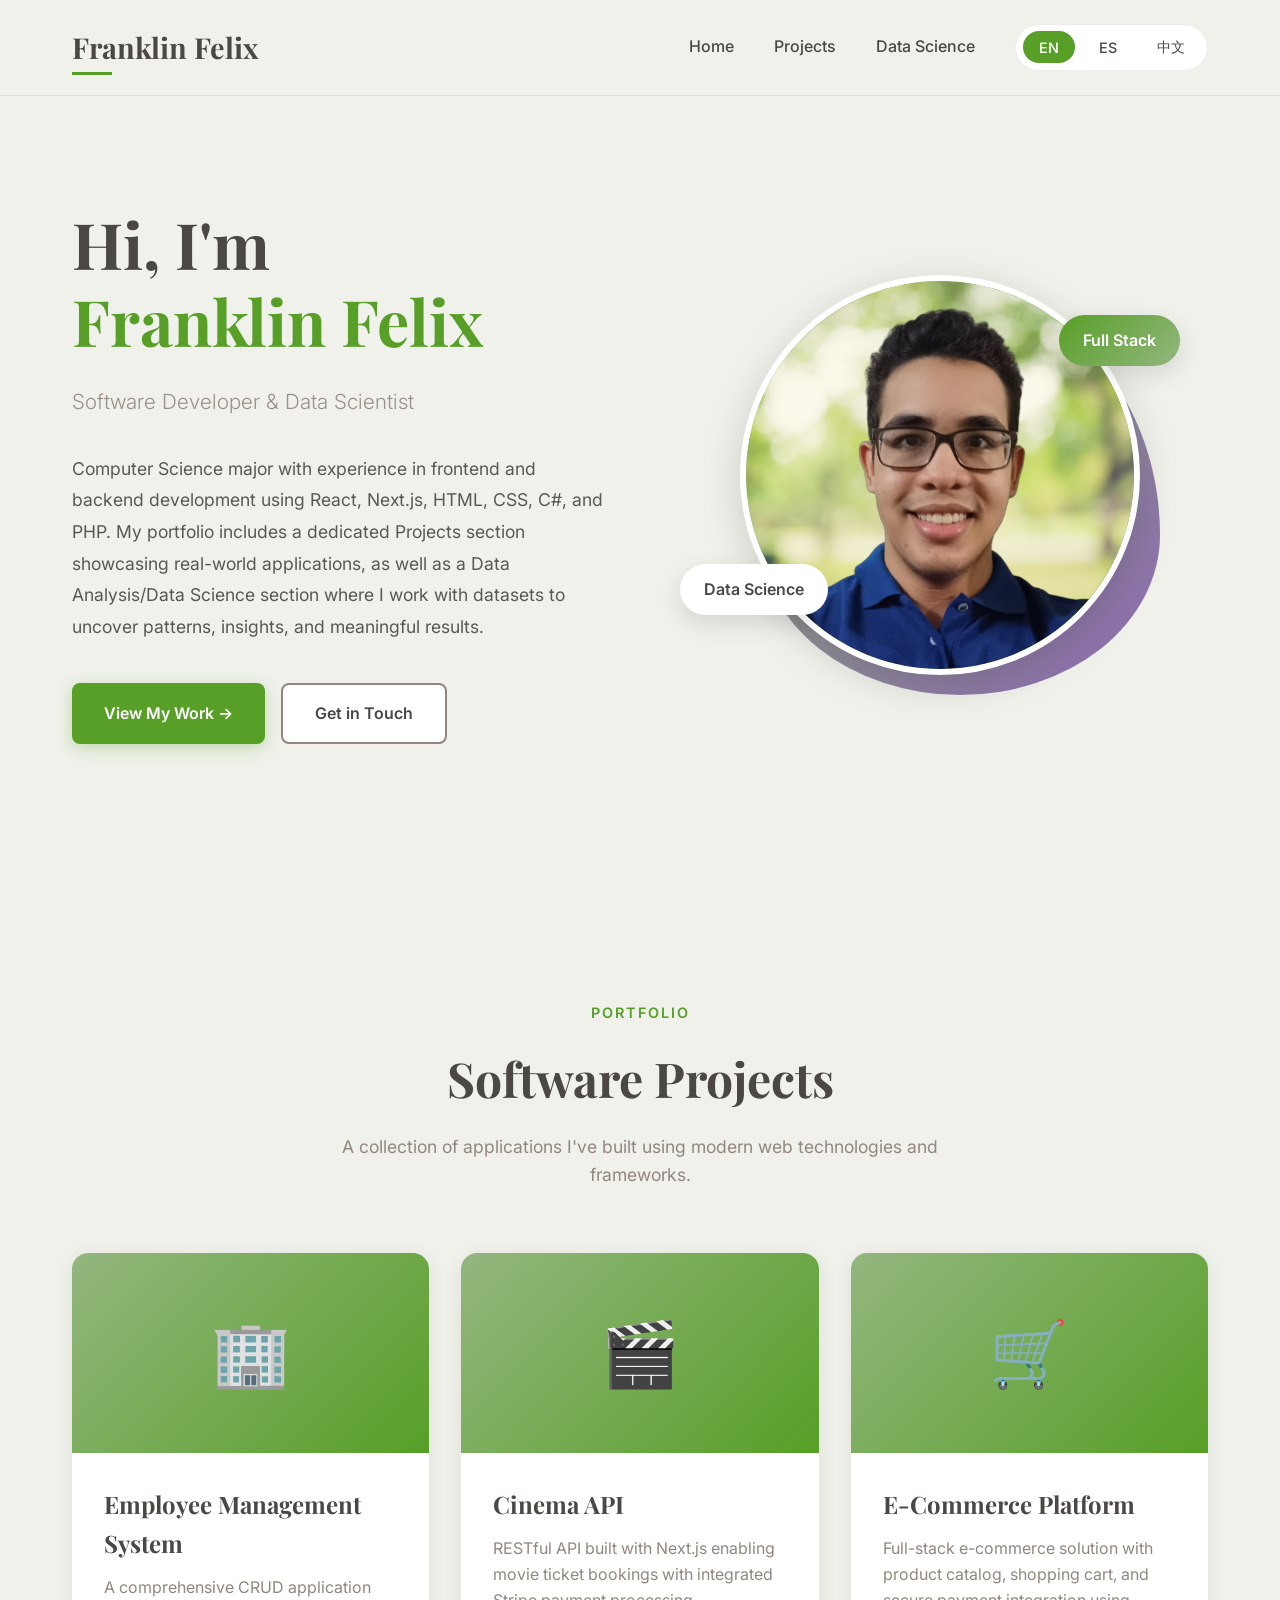
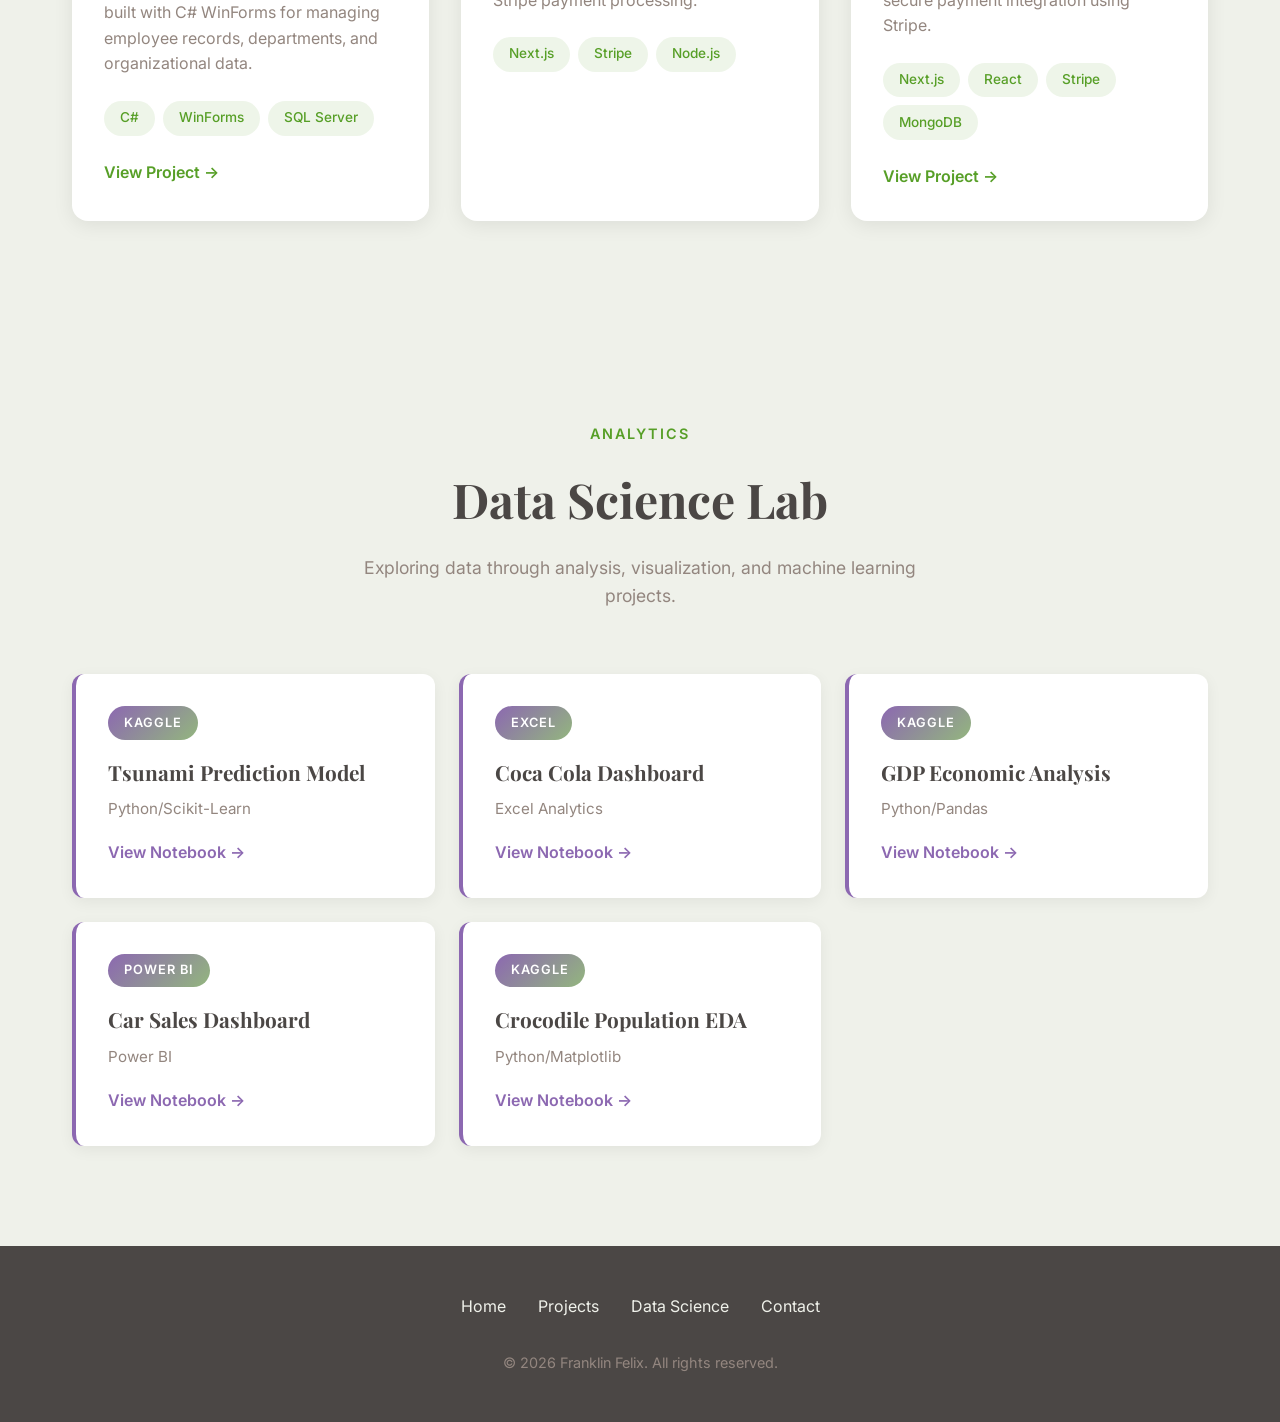
==== index.html @ 713352db "changed the name" ====
<!DOCTYPE html>
<html lang="en">
<head>
    <meta charset="UTF-8">
    <meta name="viewport" content="width=device-width, initial-scale=1.0">
    <title>Franklin Felix - Portfolio</title>
    <link rel="preconnect" href="https://fonts.googleapis.com">
    <link rel="stylesheet" href="styles.css">
    <link rel="preconnect" href="https://fonts.gstatic.com" crossorigin>
    <link href="https://fonts.googleapis.com/css2?family=Inter:wght@300;400;500;600;700;800&family=Playfair+Display:wght@600;700;800&display=swap" rel="stylesheet">
</head>
<body>
    <!-- Navigation -->
    <nav class="navbar" id="navbar">
        <div class="nav-container">
            <a href="#" class="logo">Franklin Felix</a>
            <ul class="nav-links">
                <li><a href="#home">Home</a></li>
                <li><a href="#projects">Projects</a></li>
                <li><a href="#data-science">Data Science</a></li>
                <li>
                    <div class="lang-switch">
                        <button class="lang-btn active" onclick="switchLang('en')">EN</button>
                        <button class="lang-btn" onclick="switchLang('es')">ES</button>
                        <button class="lang-btn" onclick="switchLang('zh')">中文</button>
                    </div>
                </li>
            </ul>
            <button class="mobile-menu-btn">☰</button>
        </div>
    </nav>

    <!-- Hero Section -->
    <section class="hero" id="home">
        <div class="hero-content">
            <h1>
                <span data-lang="greeting">Hi, I'm</span> 
                <span class="highlight">Franklin Felix</span>
            </h1>
            <p class="subtitle" data-lang="subtitle">Software Developer & Data Scientist</p>
            <p data-lang="heroDesc">
                Computer Science major with experience in frontend and backend development using React, Next.js, HTML, CSS, C#, and PHP. My portfolio includes a dedicated Projects section showcasing real-world applications, as well as a Data Analysis/Data Science section where I work with datasets to uncover patterns, insights, and meaningful results.
            </p>
            <div class="cta-buttons">
                <a href="#projects" class="btn btn-primary" data-lang="viewWork">View My Work →</a>
                <a href="#contact" class="btn btn-secondary" data-lang="getInTouch">Get in Touch</a>
            </div>
        </div>
        <div class="hero-image">
            <div class="profile-wrapper">
                <div class="profile-bg"></div>
                <div class="profile-frame">
            
                    <img src="./assets/light-trees.png" alt="Franklin Felix" class="profile-picture">
                    
                    <div class="profile-placeholder">👨‍💻</div>
                </div>
                <div class="floating-badge badge-1" data-lang="badge1">Full Stack</div>
                <div class="floating-badge badge-2" data-lang="badge2">Data Science</div>
            </div>
        </div>
    </section>

    <!-- Software Projects Section -->
    <section id="projects">
        <div class="section-header">
            <div class="section-tag" data-lang="projectsTag">PORTFOLIO</div>
            <h2 class="section-title" data-lang="projectsTitle">Software Projects</h2>
            <p class="section-description" data-lang="projectsDesc">
                A collection of applications I've built using modern web technologies and frameworks.
            </p>
        </div>
        <div class="projects-grid" id="projectsGrid"></div>
    </section>

    <!-- Data Science Section -->
    <section id="data-science">
        <div class="section-header">
            <div class="section-tag" data-lang="dsTag">ANALYTICS</div>
            <h2 class="section-title" data-lang="dsTitle">Data Science Lab</h2>
            <p class="section-description" data-lang="dsDesc">
                Exploring data through analysis, visualization, and machine learning projects.
            </p>
        </div>
        <div class="ds-grid" id="dsGrid"></div>
    </section>

    <!-- Footer -->
    <footer>
        <div class="footer-content">
            <div class="footer-links">
                <a href="#home">Home</a>
                <a href="#projects">Projects</a>
                <a href="#data-science">Data Science</a>
                <a href="#contact">Contact</a>
            </div>
            <p class="copyright">© 2026 Franklin Felix. All rights reserved.</p>
        </div>
    </footer>

    <script>
        // Translations
        const translations = {
            en: {
                greeting: "Hi, I'm",
                subtitle: "Software Developer & Data Scientist",
                heroDesc: "Computer Science major with experience in frontend and backend development using React, Next.js, HTML, CSS, C#, and PHP. My portfolio includes a dedicated Projects section showcasing real-world applications, as well as a Data Analysis/Data Science section where I work with datasets to uncover patterns, insights, and meaningful results.",
                viewWork: "View My Work →",
                getInTouch: "Get in Touch",
                badge1: "Full Stack",
                badge2: "Data Science",
                projectsTag: "PORTFOLIO",
                projectsTitle: "Software Projects",
                projectsDesc: "A collection of applications I've built using modern web technologies and frameworks.",
                dsTag: "ANALYTICS",
                dsTitle: "Data Science Lab",
                dsDesc: "Exploring data through analysis, visualization, and machine learning projects.",
                viewProject: "View Project →",
                viewNotebook: "View Notebook →",
                techStack: "Tech Stack"
            },
            es: {
                greeting: "Hola, soy",
                subtitle: "Desarrollador de Software y Científico de Datos",
                heroDesc: "Estudiante en Ciencias de la Computación con experiencia en desarrollo frontend y backend con React, Next.js, HTML, CSS, C# y PHP. Mi portafolio incluye una sección dedicada a Proyectos que muestra aplicaciones del mundo real, así como una sección de Análisis de Datos/Ciencia de Datos donde trabajo con conjuntos de datos para descubrir patrones, información y resultados significativos.",
                viewWork: "Ver Mi Trabajo →",
                getInTouch: "Contactar",
                badge1: "Full Stack",
                badge2: "Ciencia de Datos",
                projectsTag: "PORTAFOLIO",
                projectsTitle: "Proyectos de Software",
                projectsDesc: "Una colección de aplicaciones que he construido usando tecnologías web modernas.",
                dsTag: "ANÁLISIS",
                dsTitle: "Laboratorio de Ciencia de Datos",
                dsDesc: "Explorando datos a través de análisis, visualización y proyectos de aprendizaje automático.",
                viewProject: "Ver Proyecto →",
                viewNotebook: "Ver Notebook →",
                techStack: "Tecnologías"
            },
            zh: {
                greeting: "你好，我是",
                subtitle: "软件开发者和数据科学家",
                heroDesc: "计算机科学专业，拥有丰富的前端和后端开发经验，熟练运用 React、Next.js、HTML、CSS、C# 和 PHP 等技术。我的作品集包含一个专门的项目展示部分，用于展示实际应用案例；此外，还有一个数据分析/数据科学展示部分，用于分析数据集，挖掘其中的模式、洞见和有意义的结果。",
                viewWork: "查看作品 →",
                getInTouch: "联系我",
                badge1: "全栈开发",
                badge2: "数据科学",
                projectsTag: "作品集",
                projectsTitle: "软件开发项目",
                projectsDesc: "使用现代网络技术和框架构建的应用程序集合。",
                dsTag: "分析",
                dsTitle: "数据科学实验室",
                dsDesc: "通过分析、可视化和机器学习项目探索数据。",
                viewProject: "查看项目 →",
                viewNotebook: "查看 Notebook →",
                techStack: "技术栈"
            }
        };

        // Projects Data
        const projects = [
            {
                title: "Employee Management System",
                desc: "A comprehensive CRUD application built with C# WinForms for managing employee records, departments, and organizational data.",
                icon: "🏢",
                link: "#",
                tools: ["C#", "WinForms", "SQL Server"]
            },
            {
                title: "Cinema API",
                desc: "RESTful API built with Next.js enabling movie ticket bookings with integrated Stripe payment processing.",
                icon: "🎬",
                link: "",
                tools: ["Next.js", "Stripe", "Node.js"]
            },
            {
                title: "E-Commerce Platform",
                desc: "Full-stack e-commerce solution with product catalog, shopping cart, and secure payment integration using Stripe.",
                icon: "🛒",
                link: "#",
                tools: ["Next.js", "React", "Stripe", "MongoDB"]
            }
        ];

        const dsProjects = [
            {
                title: "Tsunami Prediction Model",
                platform: "Kaggle",
                tool: "Python/Scikit-Learn",
                link: "https://www.kaggle.com/code/franklinfelix/tsunami-prediction-model"
            },
            {
                title: "Coca Cola Dashboard",
                platform: "Excel",
                tool: "Excel Analytics",
                link: "https://github.com/Isaaclkm/DietCoke-Excel-Dashboard-Analysis/blob/main/README.md"
            },
            {
                title: "GDP Economic Analysis",
                platform: "Kaggle",
                tool: "Python/Pandas",
                link: "https://www.kaggle.com/code/franklinfelix/gdp-eda"
            },
            {
                title: "Car Sales Dashboard",
                platform: "Power BI",
                tool: "Power BI",
                link: "https://github.com/Isaaclkm/Car_sales_dashboard/blob/main/README.md"
            },
            {
                title: "Crocodile Population EDA",
                platform: "Kaggle",
                tool: "Python/Matplotlib",
                link: "https://github.com/Isaaclkm/Car_sales_dashboard/blob/main/README.md"
            }
        ];

        let currentLang = 'en';

        // Language Switcher
        function switchLang(lang) {
            currentLang = lang;
            
            document.querySelectorAll('.lang-btn').forEach(btn => {
                btn.classList.remove('active');
            });
            event.target.classList.add('active');

            document.querySelectorAll('[data-lang]').forEach(el => {
                const key = el.getAttribute('data-lang');
                if (translations[lang][key]) {
                    el.textContent = translations[lang][key];
                }
            });

            renderProjects();
        }

        // Render Projects
        function renderProjects() {
            const t = translations[currentLang];
            
            // Software Projects
            const projectsGrid = document.getElementById('projectsGrid');
            projectsGrid.innerHTML = projects.map(project => `
                <div class="project-card">
                    <div class="project-icon">${project.icon}</div>
                    <div class="project-content">
                        <h3 class="project-title">${project.title}</h3>
                        <p class="project-desc">${project.desc}</p>
                        <div class="project-tags">
                            ${project.tools.map(tool => `<span class="tag">${tool}</span>`).join('')}
                        </div>
                        ${project.link ? `
                            <a href="${project.link}" class="project-link" target="_blank" rel="noopener noreferrer">
                                ${t.viewProject}
                            </a>
                        ` : ''}
                    </div>
                </div>
            `).join('');

            // Data Science Projects
            const dsGrid = document.getElementById('dsGrid');
            dsGrid.innerHTML = dsProjects.map(project => `
                <div class="ds-card">
                    <div class="ds-badge">${project.platform}</div>
                    <h3 class="ds-title">${project.title}</h3>
                    <p class="ds-tool">${project.tool}</p>
                    <a href="${project.link}" class="ds-link" target="_blank" rel="noopener noreferrer">
                        ${t.viewNotebook}
                    </a>
                </div>
            `).join('');
        }

        // Navbar Scroll Effect
        window.addEventListener('scroll', () => {
            const navbar = document.getElementById('navbar');
            if (window.scrollY > 50) {
                navbar.classList.add('scrolled');
            } else {
                navbar.classList.remove('scrolled');
            }
        });

        // Initial Render
        renderProjects();
    </script>
</body>
</html>
---- styles.css ----
:root {
            --plusval-com-do-color-1: #EFF1EA;
            --plusval-com-do-color-2: #4B4745;
            --plusval-com-do-color-3: #579F27;
            --plusval-com-do-color-4: #93867F;
            --plusval-com-do-color-5: #93B67E;
            --plusval-com-do-color-6: #8C68B1;
        }

        * {
            margin: 0;
            padding: 0;
            box-sizing: border-box;
        }

        body {
            font-family: 'Inter', sans-serif;
            background: var(--plusval-com-do-color-1);
            color: var(--plusval-com-do-color-2);
            line-height: 1.6;
        }

        /* Smooth Scroll */
        html {
            scroll-behavior: smooth;
        }

        /* Navigation */
        .navbar {
            position: fixed;
            top: 0;
            width: 100%;
            background: rgba(239, 241, 234, 0.95);
            backdrop-filter: blur(10px);
            padding: 1.5rem 0;
            z-index: 1000;
            border-bottom: 1px solid rgba(75, 71, 69, 0.1);
            transition: all 0.3s ease;
        }

        .navbar.scrolled {
            padding: 1rem 0;
            box-shadow: 0 4px 20px rgba(0, 0, 0, 0.08);
        }

        .nav-container {
            max-width: 1200px;
            margin: 0 auto;
            padding: 0 2rem;
            display: flex;
            justify-content: space-between;
            align-items: center;
        }

        .logo {
            font-family: 'Playfair Display', serif;
            font-size: 1.8rem;
            font-weight: 700;
            color: var(--plusval-com-do-color-2);
            text-decoration: none;
            position: relative;
        }

        .logo::after {
            content: '';
            position: absolute;
            bottom: -5px;
            left: 0;
            width: 40px;
            height: 3px;
            background: var(--plusval-com-do-color-3);
        }

        .nav-links {
            display: flex;
            gap: 2.5rem;
            list-style: none;
            align-items: center;
        }

        .nav-links a {
            color: var(--plusval-com-do-color-2);
            text-decoration: none;
            font-weight: 500;
            transition: color 0.3s ease;
            position: relative;
        }

        .nav-links a::before {
            content: '';
            position: absolute;
            bottom: -5px;
            left: 0;
            width: 0;
            height: 2px;
            background: var(--plusval-com-do-color-3);
            transition: width 0.3s ease;
        }

        .nav-links a:hover::before {
            width: 100%;
        }

        .nav-links a:hover {
            color: var(--plusval-com-do-color-3);
        }

        .lang-switch {
            display: flex;
            gap: 0.5rem;
            background: white;
            padding: 0.4rem;
            border-radius: 25px;
            border: 1px solid rgba(75, 71, 69, 0.1);
        }

        .lang-btn {
            padding: 0.4rem 1rem;
            border: none;
            background: transparent;
            color: var(--plusval-com-do-color-2);
            cursor: pointer;
            border-radius: 20px;
            font-family: 'Inter', sans-serif;
            font-weight: 500;
            font-size: 0.9rem;
            transition: all 0.3s ease;
        }

        .lang-btn.active {
            background: var(--plusval-com-do-color-3);
            color: white;
        }

        .lang-btn:hover:not(.active) {
            background: rgba(87, 159, 39, 0.1);
        }

        /* Hero Section */
        .hero {
            padding: 150px 2rem 100px;
            max-width: 1200px;
            margin: 0 auto;
            display: grid;
            grid-template-columns: 1fr 1fr;
            gap: 4rem;
            align-items: center;
            min-height: 100vh;
        }

        .hero-content h1 {
            font-family: 'Playfair Display', serif;
            font-size: clamp(2.5rem, 5vw, 4rem);
            color: var(--plusval-com-do-color-2);
            margin-bottom: 1.5rem;
            line-height: 1.2;
        }

        .hero-content .highlight {
            color: var(--plusval-com-do-color-3);
            position: relative;
            display: inline-block;
        }

        .hero-content .subtitle {
            font-size: 1.3rem;
            color: var(--plusval-com-do-color-4);
            margin-bottom: 2rem;
            font-weight: 300;
        }

        .hero-content p {
            font-size: 1.1rem;
            color: var(--plusval-com-do-color-2);
            margin-bottom: 2.5rem;
            line-height: 1.8;
            opacity: 0.9;
        }

        .cta-buttons {
            display: flex;
            gap: 1rem;
            flex-wrap: wrap;
        }

        .btn {
            padding: 1rem 2rem;
            border-radius: 8px;
            text-decoration: none;
            font-weight: 600;
            transition: all 0.3s ease;
            display: inline-flex;
            align-items: center;
            gap: 0.5rem;
            cursor: pointer;
            border: none;
            font-size: 1rem;
            font-family: 'Inter', sans-serif;
        }

        .btn-primary {
            background: var(--plusval-com-do-color-3);
            color: white;
            box-shadow: 0 4px 15px rgba(87, 159, 39, 0.3);
        }

        .btn-primary:hover {
            background: #4a8922;
            transform: translateY(-2px);
            box-shadow: 0 6px 20px rgba(87, 159, 39, 0.4);
        }

        .btn-secondary {
            background: white;
            color: var(--plusval-com-do-color-2);
            border: 2px solid var(--plusval-com-do-color-4);
        }

        .btn-secondary:hover {
            border-color: var(--plusval-com-do-color-3);
            color: var(--plusval-com-do-color-3);
            transform: translateY(-2px);
        }

        /* Profile Image */
        .hero-image {
            position: relative;
            display: flex;
            justify-content: center;
            align-items: center;
        }

        .profile-wrapper {
            position: relative;
            width: 400px;
            height: 400px;
        }

        .profile-bg {
            position: absolute;
            top: 20px;
            left: 20px;
            width: 100%;
            height: 100%;
            background: linear-gradient(135deg, var(--plusval-com-do-color-5) 0%, var(--plusval-com-do-color-6) 100%);
            border-radius: 50% 50% 50% 50% / 60% 60% 40% 40%;
            animation: morphing 8s ease-in-out infinite;
        }

        @keyframes morphing {
            0%, 100% {
                border-radius: 50% 50% 50% 50% / 60% 60% 40% 40%;
            }
            50% {
                border-radius: 50% 50% 50% 50% / 40% 40% 60% 60%;
            }
        }

        .profile-frame {
            position: relative;
            width: 100%;
            height: 100%;
            border-radius: 50%;
            overflow: hidden;
            border: 6px solid white;
            box-shadow: 0 10px 40px rgba(0, 0, 0, 0.15);
            background: linear-gradient(135deg, var(--plusval-com-do-color-5) 0%, var(--plusval-com-do-color-3) 100%);
        }

        .profile-picture {
            width: 100%;
            height: 100%;
            object-fit: cover;
        }

        .profile-placeholder {
            width: 100%;
            height: 100%;
            display: flex;
            align-items: center;
            justify-content: center;
            font-size: 8rem;
            background: linear-gradient(135deg, var(--plusval-com-do-color-5) 0%, var(--plusval-com-do-color-3) 100%);
        }

        /* Floating Elements */
        .floating-badge {
            position: absolute;
            background: white;
            padding: 0.8rem 1.5rem;
            border-radius: 50px;
            box-shadow: 0 8px 25px rgba(0, 0, 0, 0.12);
            font-weight: 600;
            color: var(--plusval-com-do-color-2);
            animation: float 3s ease-in-out infinite;
        }

        .badge-1 {
            top: 10%;
            right: -10%;
            background: linear-gradient(135deg, var(--plusval-com-do-color-3), var(--plusval-com-do-color-5));
            color: white;
            animation-delay: 0s;
        }

        .badge-2 {
            bottom: 15%;
            left: -15%;
            background: white;
            color: var(--plusval-com-do-color-2);
            animation-delay: 1s;
        }

        @keyframes float {
            0%, 100% {
                transform: translateY(0);
            }
            50% {
                transform: translateY(-20px);
            }
        }

        /* Section Styling */
        section {
            padding: 100px 2rem;
            max-width: 1200px;
            margin: 0 auto;
        }

        .section-header {
            text-align: center;
            margin-bottom: 4rem;
        }

        .section-tag {
            display: inline-block;
            color: var(--plusval-com-do-color-3);
            font-weight: 600;
            text-transform: uppercase;
            font-size: 0.9rem;
            letter-spacing: 2px;
            margin-bottom: 1rem;
        }

        .section-title {
            font-family: 'Playfair Display', serif;
            font-size: clamp(2rem, 4vw, 3rem);
            color: var(--plusval-com-do-color-2);
            margin-bottom: 1rem;
        }

        .section-description {
            font-size: 1.1rem;
            color: var(--plusval-com-do-color-4);
            max-width: 600px;
            margin: 0 auto;
        }

        /* Projects Grid */
        .projects-grid {
            display: grid;
            grid-template-columns: repeat(auto-fit, minmax(350px, 1fr));
            gap: 2rem;
            margin-top: 3rem;
        }

        .project-card {
            background: white;
            border-radius: 16px;
            overflow: hidden;
            box-shadow: 0 4px 20px rgba(0, 0, 0, 0.08);
            transition: all 0.4s ease;
            cursor: pointer;
            position: relative;
        }

        .project-card::before {
            content: '';
            position: absolute;
            top: 0;
            left: 0;
            width: 100%;
            height: 4px;
            background: linear-gradient(90deg, var(--plusval-com-do-color-3), var(--plusval-com-do-color-5));
            transform: scaleX(0);
            transform-origin: left;
            transition: transform 0.4s ease;
        }

        .project-card:hover::before {
            transform: scaleX(1);
        }

        .project-card:hover {
            transform: translateY(-8px);
            box-shadow: 0 12px 35px rgba(0, 0, 0, 0.12);
        }

        .project-icon {
            background: linear-gradient(135deg, var(--plusval-com-do-color-5), var(--plusval-com-do-color-3));
            padding: 3rem;
            display: flex;
            align-items: center;
            justify-content: center;
            font-size: 4rem;
            min-height: 200px;
        }

        .project-content {
            padding: 2rem;
        }

        .project-title {
            font-family: 'Playfair Display', serif;
            font-size: 1.5rem;
            color: var(--plusval-com-do-color-2);
            margin-bottom: 0.8rem;
        }

        .project-desc {
            color: var(--plusval-com-do-color-4);
            margin-bottom: 1.5rem;
            line-height: 1.6;
        }

        .project-tags {
            display: flex;
            flex-wrap: wrap;
            gap: 0.5rem;
            margin-bottom: 1.5rem;
        }

        .tag {
            background: rgba(87, 159, 39, 0.1);
            color: var(--plusval-com-do-color-3);
            padding: 0.4rem 1rem;
            border-radius: 20px;
            font-size: 0.85rem;
            font-weight: 500;
        }

        .project-link {
            display: inline-flex;
            align-items: center;
            gap: 0.5rem;
            color: var(--plusval-com-do-color-3);
            text-decoration: none;
            font-weight: 600;
            transition: gap 0.3s ease;
        }

        .project-link:hover {
            gap: 1rem;
        }

        /* Data Science Section */
        .ds-grid {
            display: grid;
            grid-template-columns: repeat(auto-fit, minmax(300px, 1fr));
            gap: 1.5rem;
            margin-top: 3rem;
        }

        .ds-card {
            background: white;
            padding: 2rem;
            border-radius: 12px;
            box-shadow: 0 4px 15px rgba(0, 0, 0, 0.06);
            transition: all 0.3s ease;
            border-left: 4px solid var(--plusval-com-do-color-6);
        }

        .ds-card:hover {
            transform: translateX(5px);
            box-shadow: 0 6px 25px rgba(0, 0, 0, 0.1);
            border-left-color: var(--plusval-com-do-color-3);
        }

        .ds-badge {
            display: inline-block;
            background: linear-gradient(135deg, var(--plusval-com-do-color-6), var(--plusval-com-do-color-5));
            color: white;
            padding: 0.4rem 1rem;
            border-radius: 20px;
            font-size: 0.8rem;
            font-weight: 600;
            margin-bottom: 1rem;
            text-transform: uppercase;
            letter-spacing: 1px;
        }

        .ds-title {
            font-family: 'Playfair Display', serif;
            font-size: 1.3rem;
            color: var(--plusval-com-do-color-2);
            margin-bottom: 0.5rem;
        }

        .ds-tool {
            color: var(--plusval-com-do-color-4);
            font-size: 0.95rem;
            margin-bottom: 1.2rem;
        }

        .ds-link {
            display: inline-flex;
            align-items: center;
            gap: 0.5rem;
            color: var(--plusval-com-do-color-6);
            text-decoration: none;
            font-weight: 600;
            transition: all 0.3s ease;
        }

        .ds-link:hover {
            color: var(--plusval-com-do-color-3);
            gap: 1rem;
        }

        /* Footer */
        footer {
            background: var(--plusval-com-do-color-2);
            color: var(--plusval-com-do-color-1);
            padding: 3rem 2rem;
            text-align: center;
        }

        .footer-content {
            max-width: 1200px;
            margin: 0 auto;
        }

        .footer-links {
            display: flex;
            justify-content: center;
            gap: 2rem;
            margin-bottom: 2rem;
            flex-wrap: wrap;
        }

        .footer-links a {
            color: var(--plusval-com-do-color-1);
            text-decoration: none;
            transition: color 0.3s ease;
        }

        .footer-links a:hover {
            color: var(--plusval-com-do-color-5);
        }

        .copyright {
            color: var(--plusval-com-do-color-4);
            font-size: 0.9rem;
        }

        /* Mobile Menu */
        .mobile-menu-btn {
            display: none;
            background: none;
            border: none;
            font-size: 1.5rem;
            color: var(--plusval-com-do-color-2);
            cursor: pointer;
        }

        /* Responsive */
        @media (max-width: 968px) {
            .hero {
                grid-template-columns: 1fr;
                padding-top: 120px;
                text-align: center;
            }

            .hero-image {
                order: -1;
            }

            .profile-wrapper {
                width: 300px;
                height: 300px;
            }

            .cta-buttons {
                justify-content: center;
            }

            .nav-links {
                display: none;
            }

            .mobile-menu-btn {
                display: block;
            }

            .projects-grid,
            .ds-grid {
                grid-template-columns: 1fr;
            }

            .floating-badge {
                display: none;
            }
        }

        @media (max-width: 640px) {
            .hero-content h1 {
                font-size: 2rem;
            }

            .hero-content .subtitle {
                font-size: 1.1rem;
            }

            .profile-wrapper {
                width: 250px;
                height: 250px;
            }

            section {
                padding: 60px 1.5rem;
            }

            .cta-buttons {
                flex-direction: column;
            }

            .btn {
                justify-content: center;
            }
        }
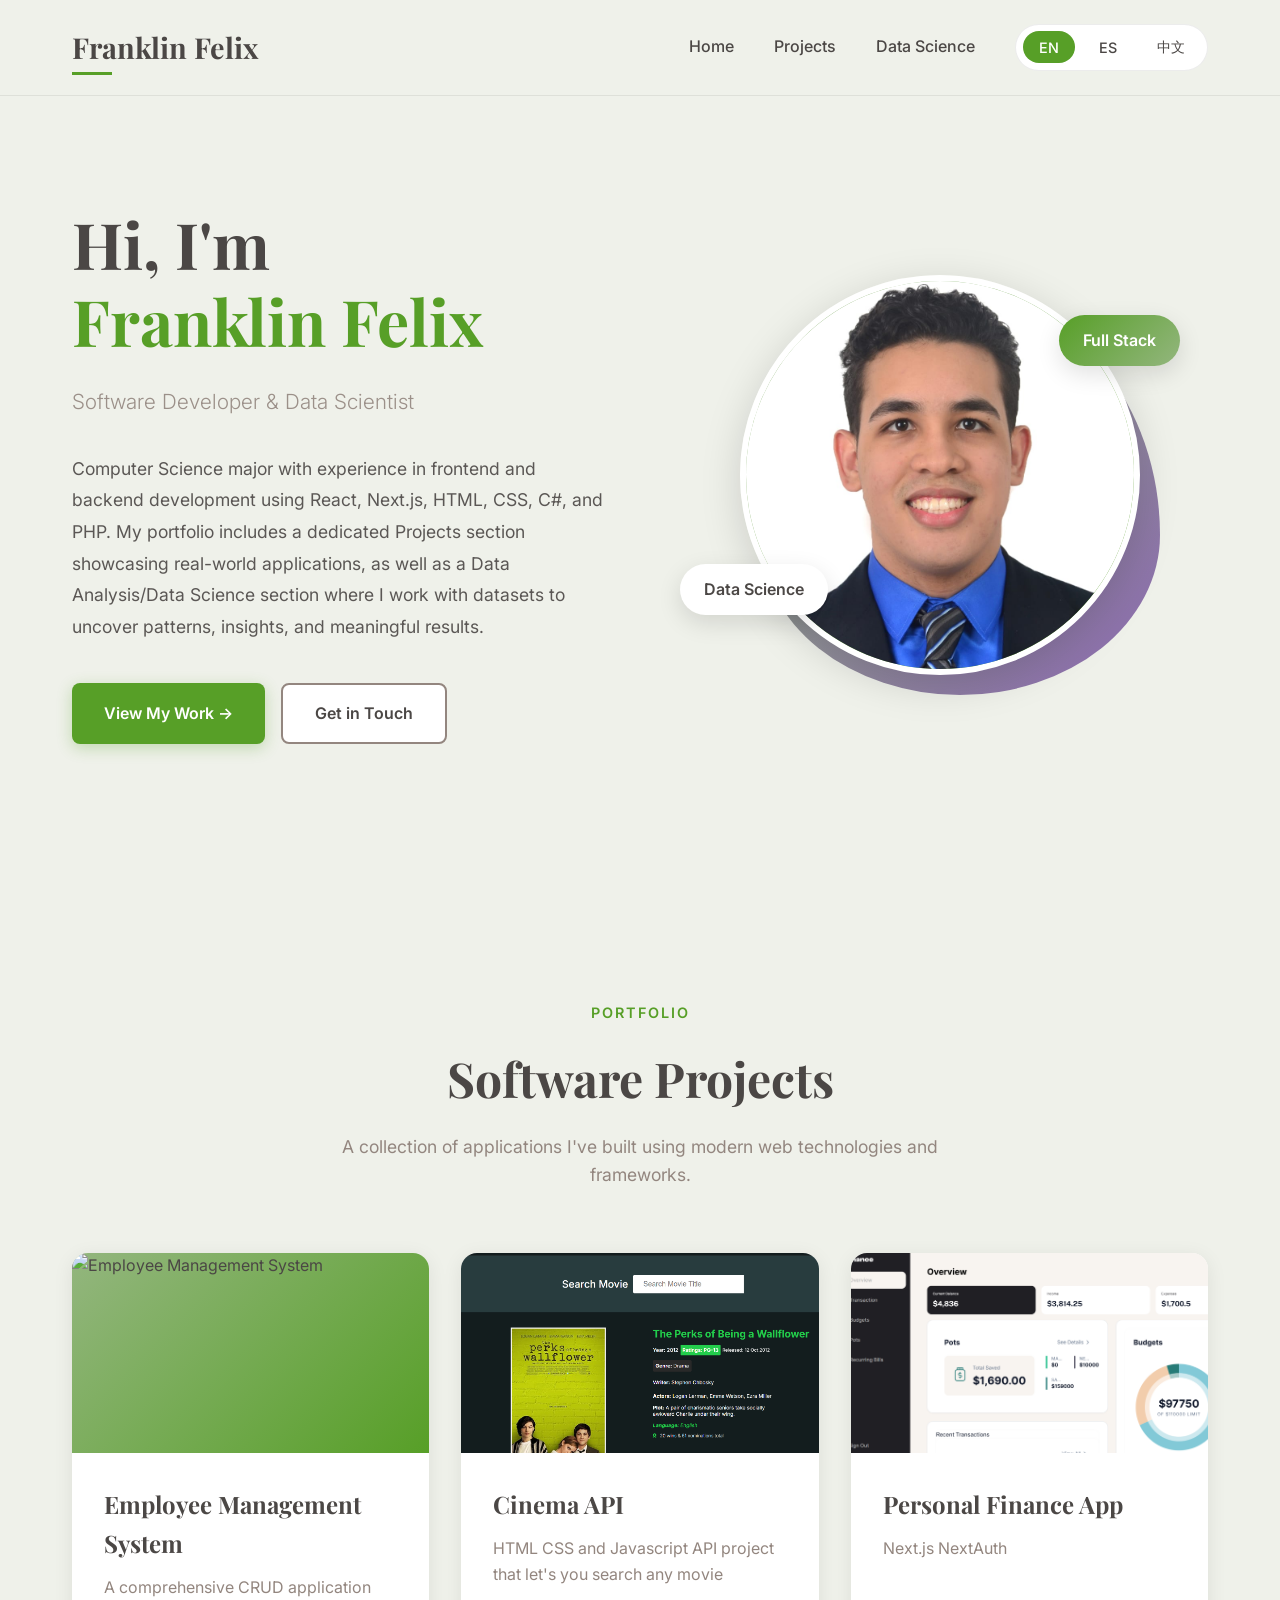
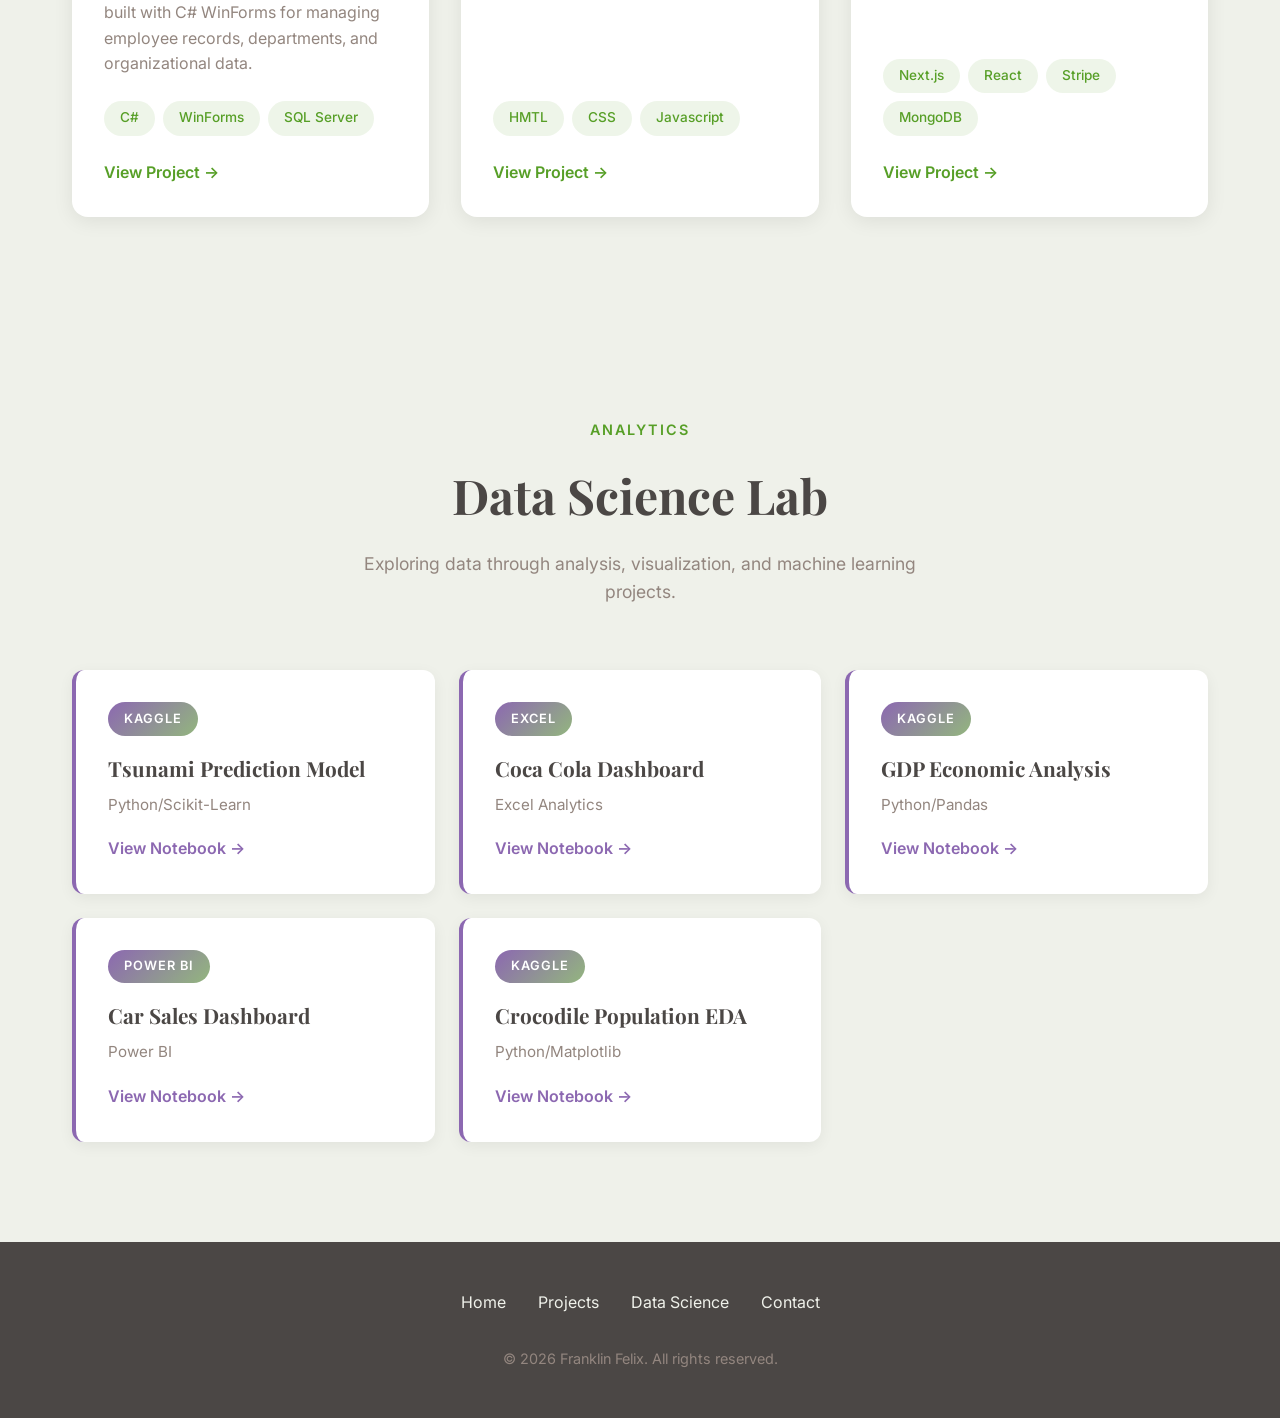
==== commit efc76866: "added changes" ====
--- a/index.html
+++ b/index.html
@@ -50,10 +50,8 @@
             <div class="profile-wrapper">
                 <div class="profile-bg"></div>
                 <div class="profile-frame">
-            
-                    <img src="./assets/light-trees.png" alt="Franklin Felix" class="profile-picture">
-                    
-                    <div class="profile-placeholder">👨‍💻</div>
+                    <!-- Updated: Use placeholder image or correct path -->
+                    <img src="./assets/profile.jpg" alt="Franklin Felix" class="profile-picture">
                 </div>
                 <div class="floating-badge badge-1" data-lang="badge1">Full Stack</div>
                 <div class="floating-badge badge-2" data-lang="badge2">Data Science</div>
@@ -157,27 +155,27 @@
             }
         };
 
-        // Projects Data
+        // Projects Data - Fixed: All projects now use 'img' property consistently
         const projects = [
             {
                 title: "Employee Management System",
                 desc: "A comprehensive CRUD application built with C# WinForms for managing employee records, departments, and organizational data.",
-                icon: "🏢",
+                img: "https://images.unsplash.com/photo-1551288049-bebda4e38f71?ixlib=rb-4.0.3&auto=format&fit=crop&w=600&q=80",
                 link: "#",
                 tools: ["C#", "WinForms", "SQL Server"]
             },
             {
-                title: "Cinema API",
-                desc: "RESTful API built with Next.js enabling movie ticket bookings with integrated Stripe payment processing.",
-                icon: "🎬",
-                link: "",
-                tools: ["Next.js", "Stripe", "Node.js"]
-            },
-            {
-                title: "E-Commerce Platform",
-                desc: "Full-stack e-commerce solution with product catalog, shopping cart, and secure payment integration using Stripe.",
-                icon: "🛒",
-                link: "#",
+                title: "Cinema API", 
+                desc: "HTML CSS and Javascript API project that let's you search any movie", 
+                img: "./assets/cinema.png", 
+                link: "https://movies-api-lkm.netlify.app/",
+                tools: ["HMTL", "CSS", "Javascript"]
+            },
+            {
+                title: "Personal Finance App", 
+                desc: "Next.js NextAuth", 
+                img: "./assets/personal.png", 
+                link: "https://personal-finance-app-l748.vercel.app/",
                 tools: ["Next.js", "React", "Stripe", "MongoDB"]
             }
         ];
@@ -244,7 +242,9 @@
             const projectsGrid = document.getElementById('projectsGrid');
             projectsGrid.innerHTML = projects.map(project => `
                 <div class="project-card">
-                    <div class="project-icon">${project.icon}</div>
+                    <div class="project-image">
+                        <img src="${project.img}" alt="${project.title}">
+                    </div>
                     <div class="project-content">
                         <h3 class="project-title">${project.title}</h3>
                         <p class="project-desc">${project.desc}</p>
@@ -288,4 +288,4 @@
         renderProjects();
     </script>
 </body>
-</html>
+</html>
--- a/styles.css
+++ b/styles.css
@@ -1,631 +1,649 @@
-
-        :root {
-            --plusval-com-do-color-1: #EFF1EA;
-            --plusval-com-do-color-2: #4B4745;
-            --plusval-com-do-color-3: #579F27;
-            --plusval-com-do-color-4: #93867F;
-            --plusval-com-do-color-5: #93B67E;
-            --plusval-com-do-color-6: #8C68B1;
-        }
-
-        * {
-            margin: 0;
-            padding: 0;
-            box-sizing: border-box;
-        }
-
-        body {
-            font-family: 'Inter', sans-serif;
-            background: var(--plusval-com-do-color-1);
-            color: var(--plusval-com-do-color-2);
-            line-height: 1.6;
-        }
-
-        /* Smooth Scroll */
-        html {
-            scroll-behavior: smooth;
-        }
-
-        /* Navigation */
-        .navbar {
-            position: fixed;
-            top: 0;
-            width: 100%;
-            background: rgba(239, 241, 234, 0.95);
-            backdrop-filter: blur(10px);
-            padding: 1.5rem 0;
-            z-index: 1000;
-            border-bottom: 1px solid rgba(75, 71, 69, 0.1);
-            transition: all 0.3s ease;
-        }
-
-        .navbar.scrolled {
-            padding: 1rem 0;
-            box-shadow: 0 4px 20px rgba(0, 0, 0, 0.08);
-        }
-
-        .nav-container {
-            max-width: 1200px;
-            margin: 0 auto;
-            padding: 0 2rem;
-            display: flex;
-            justify-content: space-between;
-            align-items: center;
-        }
-
-        .logo {
-            font-family: 'Playfair Display', serif;
-            font-size: 1.8rem;
-            font-weight: 700;
-            color: var(--plusval-com-do-color-2);
-            text-decoration: none;
-            position: relative;
-        }
-
-        .logo::after {
-            content: '';
-            position: absolute;
-            bottom: -5px;
-            left: 0;
-            width: 40px;
-            height: 3px;
-            background: var(--plusval-com-do-color-3);
-        }
-
-        .nav-links {
-            display: flex;
-            gap: 2.5rem;
-            list-style: none;
-            align-items: center;
-        }
-
-        .nav-links a {
-            color: var(--plusval-com-do-color-2);
-            text-decoration: none;
-            font-weight: 500;
-            transition: color 0.3s ease;
-            position: relative;
-        }
-
-        .nav-links a::before {
-            content: '';
-            position: absolute;
-            bottom: -5px;
-            left: 0;
-            width: 0;
-            height: 2px;
-            background: var(--plusval-com-do-color-3);
-            transition: width 0.3s ease;
-        }
-
-        .nav-links a:hover::before {
-            width: 100%;
-        }
-
-        .nav-links a:hover {
-            color: var(--plusval-com-do-color-3);
-        }
-
-        .lang-switch {
-            display: flex;
-            gap: 0.5rem;
-            background: white;
-            padding: 0.4rem;
-            border-radius: 25px;
-            border: 1px solid rgba(75, 71, 69, 0.1);
-        }
-
-        .lang-btn {
-            padding: 0.4rem 1rem;
-            border: none;
-            background: transparent;
-            color: var(--plusval-com-do-color-2);
-            cursor: pointer;
-            border-radius: 20px;
-            font-family: 'Inter', sans-serif;
-            font-weight: 500;
-            font-size: 0.9rem;
-            transition: all 0.3s ease;
-        }
-
-        .lang-btn.active {
-            background: var(--plusval-com-do-color-3);
-            color: white;
-        }
-
-        .lang-btn:hover:not(.active) {
-            background: rgba(87, 159, 39, 0.1);
-        }
-
-        /* Hero Section */
-        .hero {
-            padding: 150px 2rem 100px;
-            max-width: 1200px;
-            margin: 0 auto;
-            display: grid;
-            grid-template-columns: 1fr 1fr;
-            gap: 4rem;
-            align-items: center;
-            min-height: 100vh;
-        }
-
-        .hero-content h1 {
-            font-family: 'Playfair Display', serif;
-            font-size: clamp(2.5rem, 5vw, 4rem);
-            color: var(--plusval-com-do-color-2);
-            margin-bottom: 1.5rem;
-            line-height: 1.2;
-        }
-
-        .hero-content .highlight {
-            color: var(--plusval-com-do-color-3);
-            position: relative;
-            display: inline-block;
-        }
-
-        .hero-content .subtitle {
-            font-size: 1.3rem;
-            color: var(--plusval-com-do-color-4);
-            margin-bottom: 2rem;
-            font-weight: 300;
-        }
-
-        .hero-content p {
-            font-size: 1.1rem;
-            color: var(--plusval-com-do-color-2);
-            margin-bottom: 2.5rem;
-            line-height: 1.8;
-            opacity: 0.9;
-        }
-
-        .cta-buttons {
-            display: flex;
-            gap: 1rem;
-            flex-wrap: wrap;
-        }
-
-        .btn {
-            padding: 1rem 2rem;
-            border-radius: 8px;
-            text-decoration: none;
-            font-weight: 600;
-            transition: all 0.3s ease;
-            display: inline-flex;
-            align-items: center;
-            gap: 0.5rem;
-            cursor: pointer;
-            border: none;
-            font-size: 1rem;
-            font-family: 'Inter', sans-serif;
-        }
-
-        .btn-primary {
-            background: var(--plusval-com-do-color-3);
-            color: white;
-            box-shadow: 0 4px 15px rgba(87, 159, 39, 0.3);
-        }
-
-        .btn-primary:hover {
-            background: #4a8922;
-            transform: translateY(-2px);
-            box-shadow: 0 6px 20px rgba(87, 159, 39, 0.4);
-        }
-
-        .btn-secondary {
-            background: white;
-            color: var(--plusval-com-do-color-2);
-            border: 2px solid var(--plusval-com-do-color-4);
-        }
-
-        .btn-secondary:hover {
-            border-color: var(--plusval-com-do-color-3);
-            color: var(--plusval-com-do-color-3);
-            transform: translateY(-2px);
-        }
-
-        /* Profile Image */
-        .hero-image {
-            position: relative;
-            display: flex;
-            justify-content: center;
-            align-items: center;
-        }
-
-        .profile-wrapper {
-            position: relative;
-            width: 400px;
-            height: 400px;
-        }
-
-        .profile-bg {
-            position: absolute;
-            top: 20px;
-            left: 20px;
-            width: 100%;
-            height: 100%;
-            background: linear-gradient(135deg, var(--plusval-com-do-color-5) 0%, var(--plusval-com-do-color-6) 100%);
-            border-radius: 50% 50% 50% 50% / 60% 60% 40% 40%;
-            animation: morphing 8s ease-in-out infinite;
-        }
-
-        @keyframes morphing {
-            0%, 100% {
-                border-radius: 50% 50% 50% 50% / 60% 60% 40% 40%;
-            }
-            50% {
-                border-radius: 50% 50% 50% 50% / 40% 40% 60% 60%;
-            }
-        }
-
-        .profile-frame {
-            position: relative;
-            width: 100%;
-            height: 100%;
-            border-radius: 50%;
-            overflow: hidden;
-            border: 6px solid white;
-            box-shadow: 0 10px 40px rgba(0, 0, 0, 0.15);
-            background: linear-gradient(135deg, var(--plusval-com-do-color-5) 0%, var(--plusval-com-do-color-3) 100%);
-        }
-
-        .profile-picture {
-            width: 100%;
-            height: 100%;
-            object-fit: cover;
-        }
-
-        .profile-placeholder {
-            width: 100%;
-            height: 100%;
-            display: flex;
-            align-items: center;
-            justify-content: center;
-            font-size: 8rem;
-            background: linear-gradient(135deg, var(--plusval-com-do-color-5) 0%, var(--plusval-com-do-color-3) 100%);
-        }
-
-        /* Floating Elements */
-        .floating-badge {
-            position: absolute;
-            background: white;
-            padding: 0.8rem 1.5rem;
-            border-radius: 50px;
-            box-shadow: 0 8px 25px rgba(0, 0, 0, 0.12);
-            font-weight: 600;
-            color: var(--plusval-com-do-color-2);
-            animation: float 3s ease-in-out infinite;
-        }
-
-        .badge-1 {
-            top: 10%;
-            right: -10%;
-            background: linear-gradient(135deg, var(--plusval-com-do-color-3), var(--plusval-com-do-color-5));
-            color: white;
-            animation-delay: 0s;
-        }
-
-        .badge-2 {
-            bottom: 15%;
-            left: -15%;
-            background: white;
-            color: var(--plusval-com-do-color-2);
-            animation-delay: 1s;
-        }
-
-        @keyframes float {
-            0%, 100% {
-                transform: translateY(0);
-            }
-            50% {
-                transform: translateY(-20px);
-            }
-        }
-
-        /* Section Styling */
-        section {
-            padding: 100px 2rem;
-            max-width: 1200px;
-            margin: 0 auto;
-        }
-
-        .section-header {
-            text-align: center;
-            margin-bottom: 4rem;
-        }
-
-        .section-tag {
-            display: inline-block;
-            color: var(--plusval-com-do-color-3);
-            font-weight: 600;
-            text-transform: uppercase;
-            font-size: 0.9rem;
-            letter-spacing: 2px;
-            margin-bottom: 1rem;
-        }
-
-        .section-title {
-            font-family: 'Playfair Display', serif;
-            font-size: clamp(2rem, 4vw, 3rem);
-            color: var(--plusval-com-do-color-2);
-            margin-bottom: 1rem;
-        }
-
-        .section-description {
-            font-size: 1.1rem;
-            color: var(--plusval-com-do-color-4);
-            max-width: 600px;
-            margin: 0 auto;
-        }
-
-        /* Projects Grid */
-        .projects-grid {
-            display: grid;
-            grid-template-columns: repeat(auto-fit, minmax(350px, 1fr));
-            gap: 2rem;
-            margin-top: 3rem;
-        }
-
-        .project-card {
-            background: white;
-            border-radius: 16px;
-            overflow: hidden;
-            box-shadow: 0 4px 20px rgba(0, 0, 0, 0.08);
-            transition: all 0.4s ease;
-            cursor: pointer;
-            position: relative;
-        }
-
-        .project-card::before {
-            content: '';
-            position: absolute;
-            top: 0;
-            left: 0;
-            width: 100%;
-            height: 4px;
-            background: linear-gradient(90deg, var(--plusval-com-do-color-3), var(--plusval-com-do-color-5));
-            transform: scaleX(0);
-            transform-origin: left;
-            transition: transform 0.4s ease;
-        }
-
-        .project-card:hover::before {
-            transform: scaleX(1);
-        }
-
-        .project-card:hover {
-            transform: translateY(-8px);
-            box-shadow: 0 12px 35px rgba(0, 0, 0, 0.12);
-        }
-
-        .project-icon {
-            background: linear-gradient(135deg, var(--plusval-com-do-color-5), var(--plusval-com-do-color-3));
-            padding: 3rem;
-            display: flex;
-            align-items: center;
-            justify-content: center;
-            font-size: 4rem;
-            min-height: 200px;
-        }
-
-        .project-content {
-            padding: 2rem;
-        }
-
-        .project-title {
-            font-family: 'Playfair Display', serif;
-            font-size: 1.5rem;
-            color: var(--plusval-com-do-color-2);
-            margin-bottom: 0.8rem;
-        }
-
-        .project-desc {
-            color: var(--plusval-com-do-color-4);
-            margin-bottom: 1.5rem;
-            line-height: 1.6;
-        }
-
-        .project-tags {
-            display: flex;
-            flex-wrap: wrap;
-            gap: 0.5rem;
-            margin-bottom: 1.5rem;
-        }
-
-        .tag {
-            background: rgba(87, 159, 39, 0.1);
-            color: var(--plusval-com-do-color-3);
-            padding: 0.4rem 1rem;
-            border-radius: 20px;
-            font-size: 0.85rem;
-            font-weight: 500;
-        }
-
-        .project-link {
-            display: inline-flex;
-            align-items: center;
-            gap: 0.5rem;
-            color: var(--plusval-com-do-color-3);
-            text-decoration: none;
-            font-weight: 600;
-            transition: gap 0.3s ease;
-        }
-
-        .project-link:hover {
-            gap: 1rem;
-        }
-
-        /* Data Science Section */
-        .ds-grid {
-            display: grid;
-            grid-template-columns: repeat(auto-fit, minmax(300px, 1fr));
-            gap: 1.5rem;
-            margin-top: 3rem;
-        }
-
-        .ds-card {
-            background: white;
-            padding: 2rem;
-            border-radius: 12px;
-            box-shadow: 0 4px 15px rgba(0, 0, 0, 0.06);
-            transition: all 0.3s ease;
-            border-left: 4px solid var(--plusval-com-do-color-6);
-        }
-
-        .ds-card:hover {
-            transform: translateX(5px);
-            box-shadow: 0 6px 25px rgba(0, 0, 0, 0.1);
-            border-left-color: var(--plusval-com-do-color-3);
-        }
-
-        .ds-badge {
-            display: inline-block;
-            background: linear-gradient(135deg, var(--plusval-com-do-color-6), var(--plusval-com-do-color-5));
-            color: white;
-            padding: 0.4rem 1rem;
-            border-radius: 20px;
-            font-size: 0.8rem;
-            font-weight: 600;
-            margin-bottom: 1rem;
-            text-transform: uppercase;
-            letter-spacing: 1px;
-        }
-
-        .ds-title {
-            font-family: 'Playfair Display', serif;
-            font-size: 1.3rem;
-            color: var(--plusval-com-do-color-2);
-            margin-bottom: 0.5rem;
-        }
-
-        .ds-tool {
-            color: var(--plusval-com-do-color-4);
-            font-size: 0.95rem;
-            margin-bottom: 1.2rem;
-        }
-
-        .ds-link {
-            display: inline-flex;
-            align-items: center;
-            gap: 0.5rem;
-            color: var(--plusval-com-do-color-6);
-            text-decoration: none;
-            font-weight: 600;
-            transition: all 0.3s ease;
-        }
-
-        .ds-link:hover {
-            color: var(--plusval-com-do-color-3);
-            gap: 1rem;
-        }
-
-        /* Footer */
-        footer {
-            background: var(--plusval-com-do-color-2);
-            color: var(--plusval-com-do-color-1);
-            padding: 3rem 2rem;
-            text-align: center;
-        }
-
-        .footer-content {
-            max-width: 1200px;
-            margin: 0 auto;
-        }
-
-        .footer-links {
-            display: flex;
-            justify-content: center;
-            gap: 2rem;
-            margin-bottom: 2rem;
-            flex-wrap: wrap;
-        }
-
-        .footer-links a {
-            color: var(--plusval-com-do-color-1);
-            text-decoration: none;
-            transition: color 0.3s ease;
-        }
-
-        .footer-links a:hover {
-            color: var(--plusval-com-do-color-5);
-        }
-
-        .copyright {
-            color: var(--plusval-com-do-color-4);
-            font-size: 0.9rem;
-        }
-
-        /* Mobile Menu */
-        .mobile-menu-btn {
-            display: none;
-            background: none;
-            border: none;
-            font-size: 1.5rem;
-            color: var(--plusval-com-do-color-2);
-            cursor: pointer;
-        }
-
-        /* Responsive */
-        @media (max-width: 968px) {
-            .hero {
-                grid-template-columns: 1fr;
-                padding-top: 120px;
-                text-align: center;
-            }
-
-            .hero-image {
-                order: -1;
-            }
-
-            .profile-wrapper {
-                width: 300px;
-                height: 300px;
-            }
-
-            .cta-buttons {
-                justify-content: center;
-            }
-
-            .nav-links {
-                display: none;
-            }
-
-            .mobile-menu-btn {
-                display: block;
-            }
-
-            .projects-grid,
-            .ds-grid {
-                grid-template-columns: 1fr;
-            }
-
-            .floating-badge {
-                display: none;
-            }
-        }
-
-        @media (max-width: 640px) {
-            .hero-content h1 {
-                font-size: 2rem;
-            }
-
-            .hero-content .subtitle {
-                font-size: 1.1rem;
-            }
-
-            .profile-wrapper {
-                width: 250px;
-                height: 250px;
-            }
-
-            section {
-                padding: 60px 1.5rem;
-            }
-
-            .cta-buttons {
-                flex-direction: column;
-            }
-
-            .btn {
-                justify-content: center;
-            }
-        }
+:root {
+    --plusval-com-do-color-1: #EFF1EA;
+    --plusval-com-do-color-2: #4B4745;
+    --plusval-com-do-color-3: #579F27;
+    --plusval-com-do-color-4: #93867F;
+    --plusval-com-do-color-5: #93B67E;
+    --plusval-com-do-color-6: #8C68B1;
+}
+
+* {
+    margin: 0;
+    padding: 0;
+    box-sizing: border-box;
+}
+
+body {
+    font-family: 'Inter', sans-serif;
+    background: var(--plusval-com-do-color-1);
+    color: var(--plusval-com-do-color-2);
+    line-height: 1.6;
+}
+
+/* Smooth Scroll */
+html {
+    scroll-behavior: smooth;
+}
+
+/* Navigation */
+.navbar {
+    position: fixed;
+    top: 0;
+    width: 100%;
+    background: rgba(239, 241, 234, 0.95);
+    backdrop-filter: blur(10px);
+    padding: 1.5rem 0;
+    z-index: 1000;
+    border-bottom: 1px solid rgba(75, 71, 69, 0.1);
+    transition: all 0.3s ease;
+}
+
+.navbar.scrolled {
+    padding: 1rem 0;
+    box-shadow: 0 4px 20px rgba(0, 0, 0, 0.08);
+}
+
+.nav-container {
+    max-width: 1200px;
+    margin: 0 auto;
+    padding: 0 2rem;
+    display: flex;
+    justify-content: space-between;
+    align-items: center;
+}
+
+.logo {
+    font-family: 'Playfair Display', serif;
+    font-size: 1.8rem;
+    font-weight: 700;
+    color: var(--plusval-com-do-color-2);
+    text-decoration: none;
+    position: relative;
+}
+
+.logo::after {
+    content: '';
+    position: absolute;
+    bottom: -5px;
+    left: 0;
+    width: 40px;
+    height: 3px;
+    background: var(--plusval-com-do-color-3);
+}
+
+.nav-links {
+    display: flex;
+    gap: 2.5rem;
+    list-style: none;
+    align-items: center;
+}
+
+.nav-links a {
+    color: var(--plusval-com-do-color-2);
+    text-decoration: none;
+    font-weight: 500;
+    transition: color 0.3s ease;
+    position: relative;
+}
+
+.nav-links a::before {
+    content: '';
+    position: absolute;
+    bottom: -5px;
+    left: 0;
+    width: 0;
+    height: 2px;
+    background: var(--plusval-com-do-color-3);
+    transition: width 0.3s ease;
+}
+
+.nav-links a:hover::before {
+    width: 100%;
+}
+
+.nav-links a:hover {
+    color: var(--plusval-com-do-color-3);
+}
+
+.lang-switch {
+    display: flex;
+    gap: 0.5rem;
+    background: white;
+    padding: 0.4rem;
+    border-radius: 25px;
+    border: 1px solid rgba(75, 71, 69, 0.1);
+}
+
+.lang-btn {
+    padding: 0.4rem 1rem;
+    border: none;
+    background: transparent;
+    color: var(--plusval-com-do-color-2);
+    cursor: pointer;
+    border-radius: 20px;
+    font-family: 'Inter', sans-serif;
+    font-weight: 500;
+    font-size: 0.9rem;
+    transition: all 0.3s ease;
+}
+
+.lang-btn.active {
+    background: var(--plusval-com-do-color-3);
+    color: white;
+}
+
+.lang-btn:hover:not(.active) {
+    background: rgba(87, 159, 39, 0.1);
+}
+
+/* Hero Section */
+.hero {
+    padding: 150px 2rem 100px;
+    max-width: 1200px;
+    margin: 0 auto;
+    display: grid;
+    grid-template-columns: 1fr 1fr;
+    gap: 4rem;
+    align-items: center;
+    min-height: 100vh;
+}
+
+.hero-content h1 {
+    font-family: 'Playfair Display', serif;
+    font-size: clamp(2.5rem, 5vw, 4rem);
+    color: var(--plusval-com-do-color-2);
+    margin-bottom: 1.5rem;
+    line-height: 1.2;
+}
+
+.hero-content .highlight {
+    color: var(--plusval-com-do-color-3);
+    position: relative;
+    display: inline-block;
+}
+
+.hero-content .subtitle {
+    font-size: 1.3rem;
+    color: var(--plusval-com-do-color-4);
+    margin-bottom: 2rem;
+    font-weight: 300;
+}
+
+.hero-content p {
+    font-size: 1.1rem;
+    color: var(--plusval-com-do-color-2);
+    margin-bottom: 2.5rem;
+    line-height: 1.8;
+    opacity: 0.9;
+}
+
+.cta-buttons {
+    display: flex;
+    gap: 1rem;
+    flex-wrap: wrap;
+}
+
+.btn {
+    padding: 1rem 2rem;
+    border-radius: 8px;
+    text-decoration: none;
+    font-weight: 600;
+    transition: all 0.3s ease;
+    display: inline-flex;
+    align-items: center;
+    gap: 0.5rem;
+    cursor: pointer;
+    border: none;
+    font-size: 1rem;
+    font-family: 'Inter', sans-serif;
+}
+
+.btn-primary {
+    background: var(--plusval-com-do-color-3);
+    color: white;
+    box-shadow: 0 4px 15px rgba(87, 159, 39, 0.3);
+}
+
+.btn-primary:hover {
+    background: #4a8922;
+    transform: translateY(-2px);
+    box-shadow: 0 6px 20px rgba(87, 159, 39, 0.4);
+}
+
+.btn-secondary {
+    background: white;
+    color: var(--plusval-com-do-color-2);
+    border: 2px solid var(--plusval-com-do-color-4);
+}
+
+.btn-secondary:hover {
+    border-color: var(--plusval-com-do-color-3);
+    color: var(--plusval-com-do-color-3);
+    transform: translateY(-2px);
+}
+
+/* Profile Image */
+.hero-image {
+    position: relative;
+    display: flex;
+    justify-content: center;
+    align-items: center;
+}
+
+.profile-wrapper {
+    position: relative;
+    width: 100%;
+    max-width: 400px;
+    height: auto;
+    aspect-ratio: 1;
+    margin: 0 auto;
+}
+
+.profile-bg {
+    position: absolute;
+    top: 20px;
+    left: 20px;
+    width: 100%;
+    height: 100%;
+    background: linear-gradient(135deg, var(--plusval-com-do-color-5) 0%, var(--plusval-com-do-color-6) 100%);
+    border-radius: 50% 50% 50% 50% / 60% 60% 40% 40%;
+    animation: morphing 8s ease-in-out infinite;
+}
+
+@keyframes morphing {
+    0%, 100% {
+        border-radius: 50% 50% 50% 50% / 60% 60% 40% 40%;
+    }
+    50% {
+        border-radius: 50% 50% 50% 50% / 40% 40% 60% 60%;
+    }
+}
+
+.profile-frame {
+    position: relative;
+    width: 100%;
+    height: 100%;
+    border-radius: 50%;
+    overflow: hidden;
+    border: 6px solid white;
+    box-shadow: 0 10px 40px rgba(0, 0, 0, 0.15);
+    background: linear-gradient(135deg, var(--plusval-com-do-color-5) 0%, var(--plusval-com-do-color-3) 100%);
+}
+
+.profile-picture {
+    width: 100%;
+    height: 100%;
+    object-fit: cover;
+    display: block;
+}
+
+/* Floating Elements */
+.floating-badge {
+    position: absolute;
+    background: white;
+    padding: 0.8rem 1.5rem;
+    border-radius: 50px;
+    box-shadow: 0 8px 25px rgba(0, 0, 0, 0.12);
+    font-weight: 600;
+    color: var(--plusval-com-do-color-2);
+    animation: float 3s ease-in-out infinite;
+    z-index: 2;
+}
+
+.badge-1 {
+    top: 10%;
+    right: -10%;
+    background: linear-gradient(135deg, var(--plusval-com-do-color-3), var(--plusval-com-do-color-5));
+    color: white;
+    animation-delay: 0s;
+}
+
+.badge-2 {
+    bottom: 15%;
+    left: -15%;
+    background: white;
+    color: var(--plusval-com-do-color-2);
+    animation-delay: 1s;
+}
+
+@keyframes float {
+    0%, 100% {
+        transform: translateY(0);
+    }
+    50% {
+        transform: translateY(-20px);
+    }
+}
+
+/* Section Styling */
+section {
+    padding: 100px 2rem;
+    max-width: 1200px;
+    margin: 0 auto;
+}
+
+.section-header {
+    text-align: center;
+    margin-bottom: 4rem;
+}
+
+.section-tag {
+    display: inline-block;
+    color: var(--plusval-com-do-color-3);
+    font-weight: 600;
+    text-transform: uppercase;
+    font-size: 0.9rem;
+    letter-spacing: 2px;
+    margin-bottom: 1rem;
+}
+
+.section-title {
+    font-family: 'Playfair Display', serif;
+    font-size: clamp(2rem, 4vw, 3rem);
+    color: var(--plusval-com-do-color-2);
+    margin-bottom: 1rem;
+}
+
+.section-description {
+    font-size: 1.1rem;
+    color: var(--plusval-com-do-color-4);
+    max-width: 600px;
+    margin: 0 auto;
+}
+
+/* Projects Grid */
+.projects-grid {
+    display: grid;
+    grid-template-columns: repeat(auto-fit, minmax(350px, 1fr));
+    gap: 2rem;
+    margin-top: 3rem;
+}
+
+.project-card {
+    background: white;
+    border-radius: 16px;
+    overflow: hidden;
+    box-shadow: 0 4px 20px rgba(0, 0, 0, 0.08);
+    transition: all 0.4s ease;
+    cursor: pointer;
+    position: relative;
+    display: flex;
+    flex-direction: column;
+    height: 100%;
+}
+
+.project-card::before {
+    content: '';
+    position: absolute;
+    top: 0;
+    left: 0;
+    width: 100%;
+    height: 4px;
+    background: linear-gradient(90deg, var(--plusval-com-do-color-3), var(--plusval-com-do-color-5));
+    transform: scaleX(0);
+    transform-origin: left;
+    transition: transform 0.4s ease;
+}
+
+.project-card:hover::before {
+    transform: scaleX(1);
+}
+
+.project-card:hover {
+    transform: translateY(-8px);
+    box-shadow: 0 12px 35px rgba(0, 0, 0, 0.12);
+}
+
+.project-image {
+    height: 200px;
+    overflow: hidden;
+    display: flex;
+    align-items: center;
+    justify-content: center;
+    background: linear-gradient(135deg, var(--plusval-com-do-color-5), var(--plusval-com-do-color-3));
+}
+
+.project-image img {
+    width: 100%;
+    height: 100%;
+    object-fit: cover;
+    transition: transform 0.4s ease;
+}
+
+.project-card:hover .project-image img {
+    transform: scale(1.05);
+}
+
+.project-content {
+    padding: 2rem;
+    flex-grow: 1;
+    display: flex;
+    flex-direction: column;
+}
+
+.project-title {
+    font-family: 'Playfair Display', serif;
+    font-size: 1.5rem;
+    color: var(--plusval-com-do-color-2);
+    margin-bottom: 0.8rem;
+}
+
+.project-desc {
+    color: var(--plusval-com-do-color-4);
+    margin-bottom: 1.5rem;
+    line-height: 1.6;
+    flex-grow: 1;
+}
+
+.project-tags {
+    display: flex;
+    flex-wrap: wrap;
+    gap: 0.5rem;
+    margin-bottom: 1.5rem;
+}
+
+.tag {
+    background: rgba(87, 159, 39, 0.1);
+    color: var(--plusval-com-do-color-3);
+    padding: 0.4rem 1rem;
+    border-radius: 20px;
+    font-size: 0.85rem;
+    font-weight: 500;
+}
+
+.project-link {
+    display: inline-flex;
+    align-items: center;
+    gap: 0.5rem;
+    color: var(--plusval-com-do-color-3);
+    text-decoration: none;
+    font-weight: 600;
+    transition: gap 0.3s ease;
+    margin-top: auto;
+}
+
+.project-link:hover {
+    gap: 1rem;
+}
+
+/* Data Science Section */
+.ds-grid {
+    display: grid;
+    grid-template-columns: repeat(auto-fit, minmax(300px, 1fr));
+    gap: 1.5rem;
+    margin-top: 3rem;
+}
+
+.ds-card {
+    background: white;
+    padding: 2rem;
+    border-radius: 12px;
+    box-shadow: 0 4px 15px rgba(0, 0, 0, 0.06);
+    transition: all 0.3s ease;
+    border-left: 4px solid var(--plusval-com-do-color-6);
+    display: flex;
+    flex-direction: column;
+    height: 100%;
+}
+
+.ds-card:hover {
+    transform: translateX(5px);
+    box-shadow: 0 6px 25px rgba(0, 0, 0, 0.1);
+    border-left-color: var(--plusval-com-do-color-3);
+}
+
+.ds-badge {
+    display: inline-block;
+    background: linear-gradient(135deg, var(--plusval-com-do-color-6), var(--plusval-com-do-color-5));
+    color: white;
+    padding: 0.4rem 1rem;
+    border-radius: 20px;
+    font-size: 0.8rem;
+    font-weight: 600;
+    margin-bottom: 1rem;
+    text-transform: uppercase;
+    letter-spacing: 1px;
+    align-self: flex-start;
+}
+
+.ds-title {
+    font-family: 'Playfair Display', serif;
+    font-size: 1.3rem;
+    color: var(--plusval-com-do-color-2);
+    margin-bottom: 0.5rem;
+    flex-grow: 1;
+}
+
+.ds-tool {
+    color: var(--plusval-com-do-color-4);
+    font-size: 0.95rem;
+    margin-bottom: 1.2rem;
+}
+
+.ds-link {
+    display: inline-flex;
+    align-items: center;
+    gap: 0.5rem;
+    color: var(--plusval-com-do-color-6);
+    text-decoration: none;
+    font-weight: 600;
+    transition: all 0.3s ease;
+    margin-top: auto;
+}
+
+.ds-link:hover {
+    color: var(--plusval-com-do-color-3);
+    gap: 1rem;
+}
+
+/* Footer */
+footer {
+    background: var(--plusval-com-do-color-2);
+    color: var(--plusval-com-do-color-1);
+    padding: 3rem 2rem;
+    text-align: center;
+}
+
+.footer-content {
+    max-width: 1200px;
+    margin: 0 auto;
+}
+
+.footer-links {
+    display: flex;
+    justify-content: center;
+    gap: 2rem;
+    margin-bottom: 2rem;
+    flex-wrap: wrap;
+}
+
+.footer-links a {
+    color: var(--plusval-com-do-color-1);
+    text-decoration: none;
+    transition: color 0.3s ease;
+}
+
+.footer-links a:hover {
+    color: var(--plusval-com-do-color-5);
+}
+
+.copyright {
+    color: var(--plusval-com-do-color-4);
+    font-size: 0.9rem;
+}
+
+/* Mobile Menu */
+.mobile-menu-btn {
+    display: none;
+    background: none;
+    border: none;
+    font-size: 1.5rem;
+    color: var(--plusval-com-do-color-2);
+    cursor: pointer;
+}
+
+/* Responsive */
+@media (max-width: 968px) {
+    .hero {
+        grid-template-columns: 1fr;
+        padding-top: 120px;
+        text-align: center;
+        gap: 3rem;
+    }
+
+    .hero-image {
+        order: -1;
+    }
+
+    .profile-wrapper {
+        max-width: 300px;
+    }
+
+    .cta-buttons {
+        justify-content: center;
+    }
+
+    .nav-links {
+        display: none;
+    }
+
+    .mobile-menu-btn {
+        display: block;
+    }
+
+    .projects-grid,
+    .ds-grid {
+        grid-template-columns: 1fr;
+    }
+
+    .floating-badge {
+        display: none;
+    }
+}
+
+@media (max-width: 640px) {
+    .hero-content h1 {
+        font-size: 2rem;
+    }
+
+    .hero-content .subtitle {
+        font-size: 1.1rem;
+    }
+
+    .profile-wrapper {
+        max-width: 250px;
+    }
+
+    section {
+        padding: 60px 1.5rem;
+    }
+
+    .cta-buttons {
+        flex-direction: column;
+    }
+
+    .btn {
+        justify-content: center;
+        width: 100%;
+    }
+}
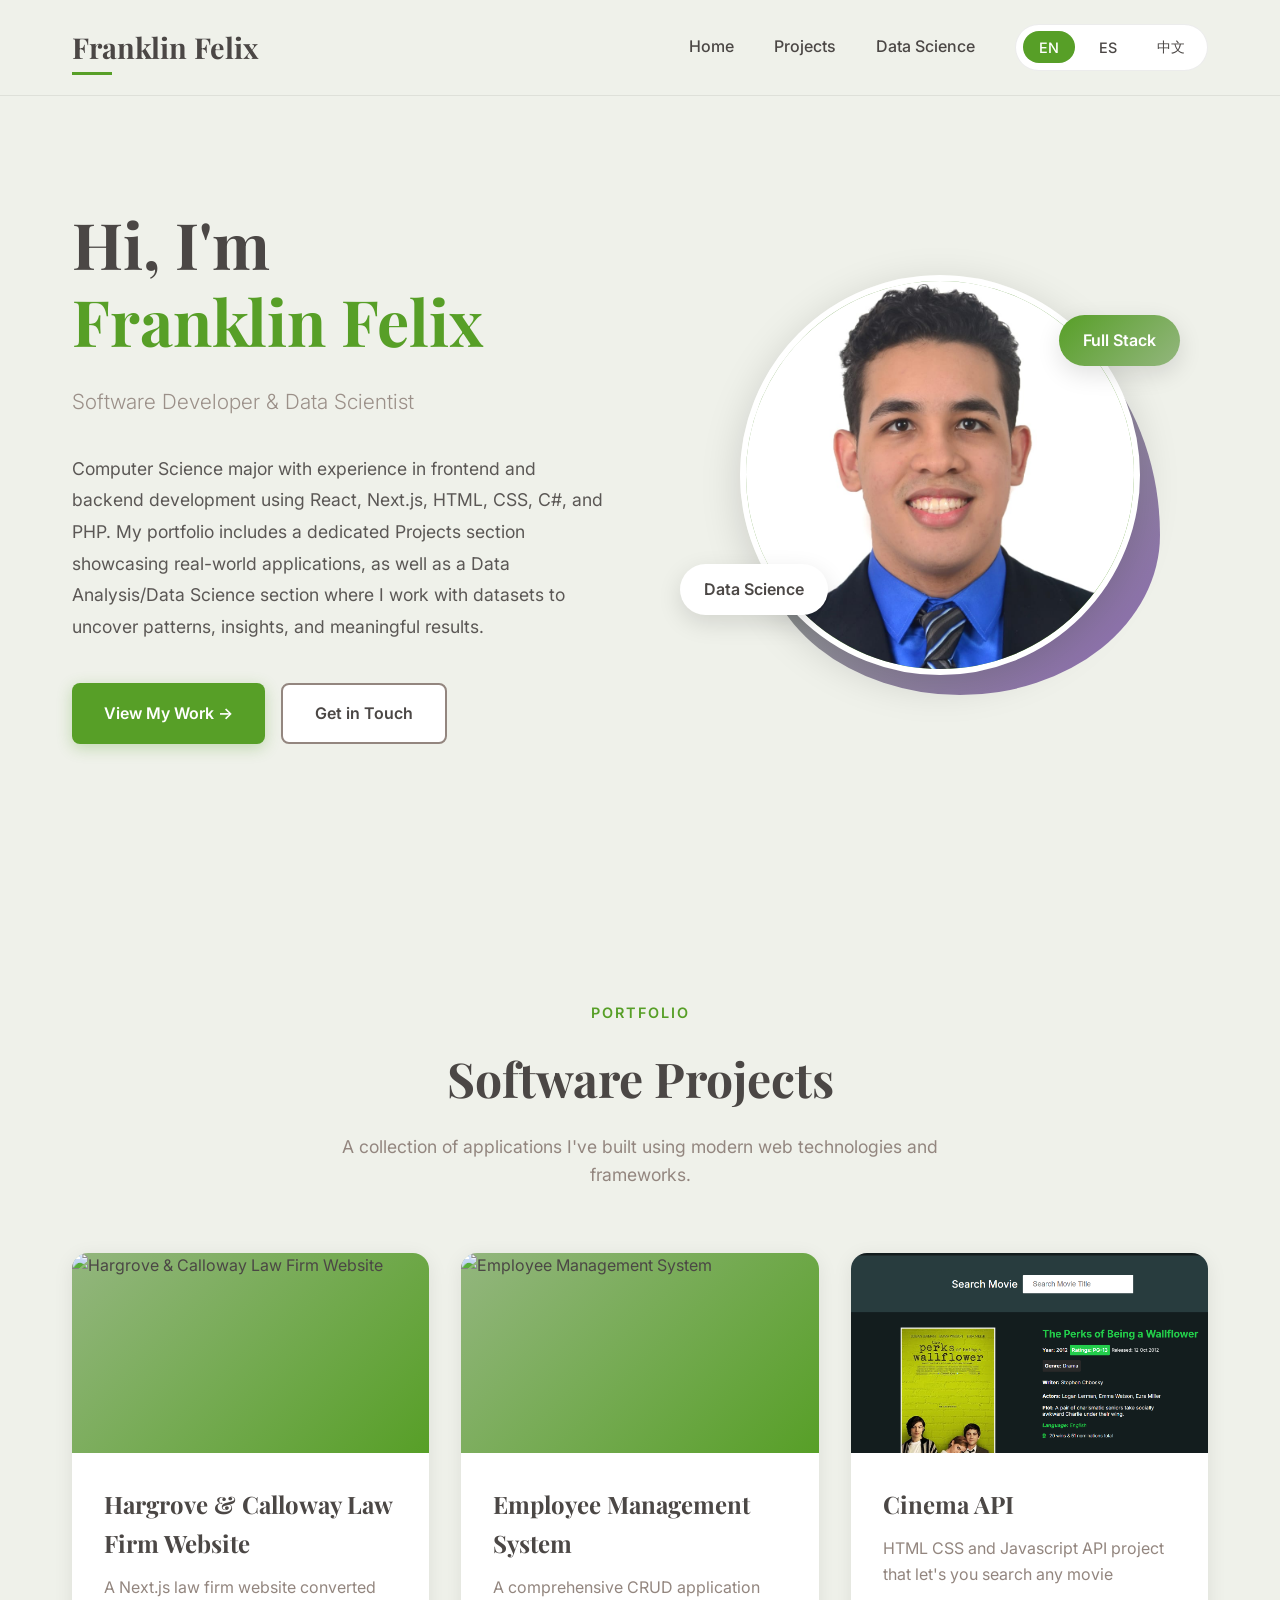
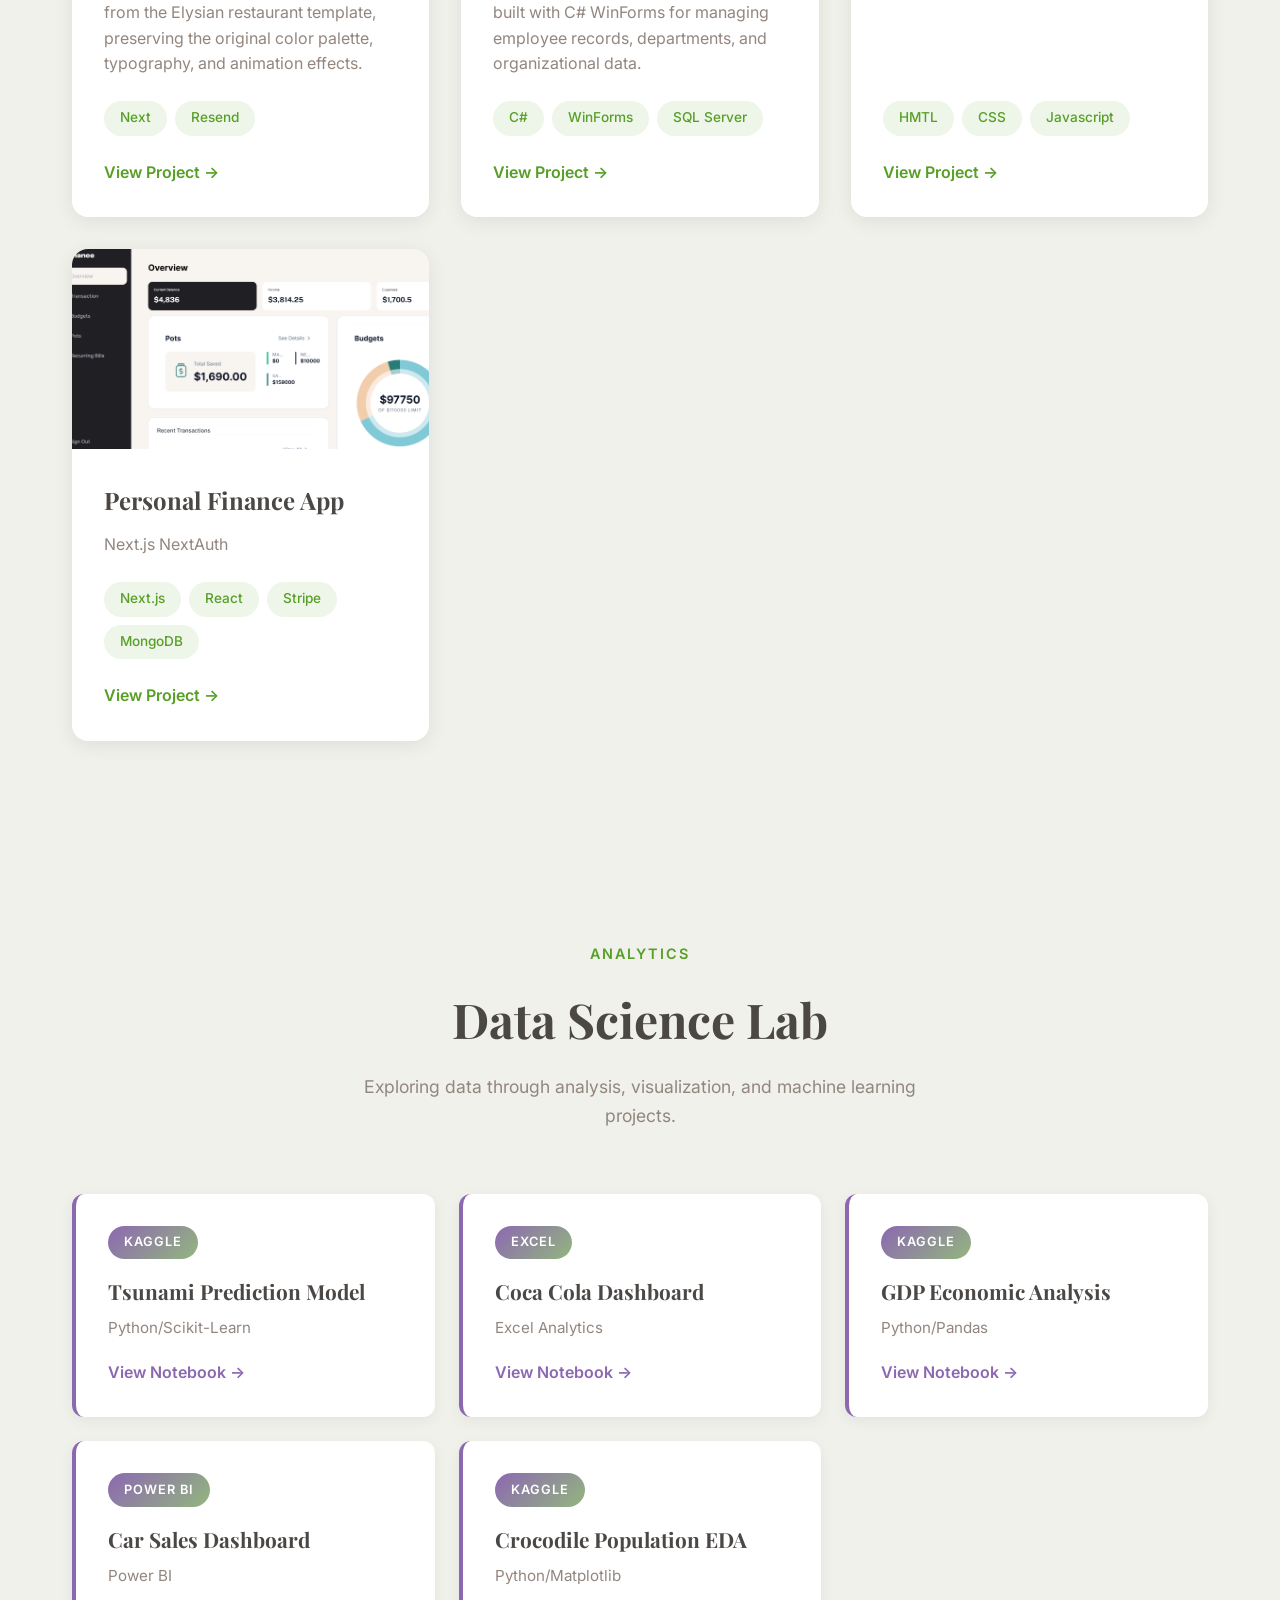
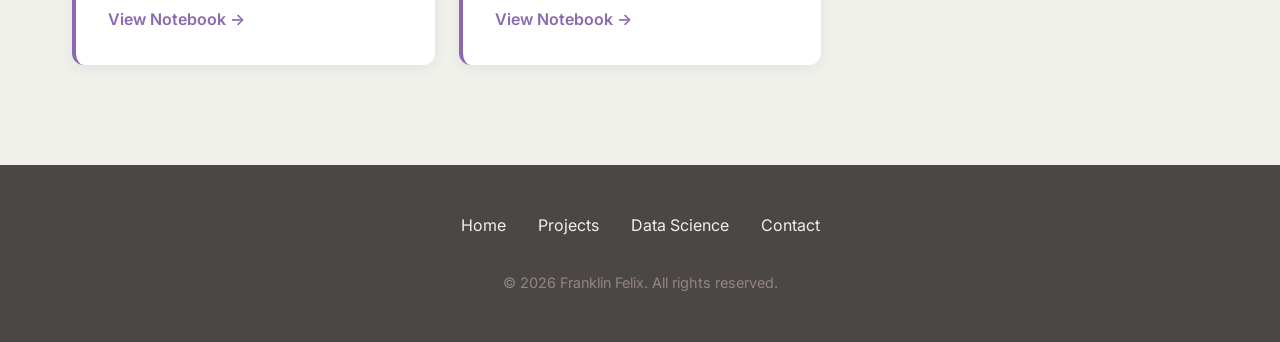
==== commit b339da6c: "added one more project" ====
--- a/index.html
+++ b/index.html
@@ -157,6 +157,13 @@
 
         // Projects Data - Fixed: All projects now use 'img' property consistently
         const projects = [
+             {
+                title: "Hargrove & Calloway Law Firm Website",
+                desc: "A Next.js law firm website converted from the Elysian restaurant template, preserving the original color palette, typography, and animation effects.",
+                img: "https://lawfirm-weld-six.vercel.app/",
+                link: "lawfirm.png",
+                tools: ["Next", "Resend"]
+            },
             {
                 title: "Employee Management System",
                 desc: "A comprehensive CRUD application built with C# WinForms for managing employee records, departments, and organizational data.",
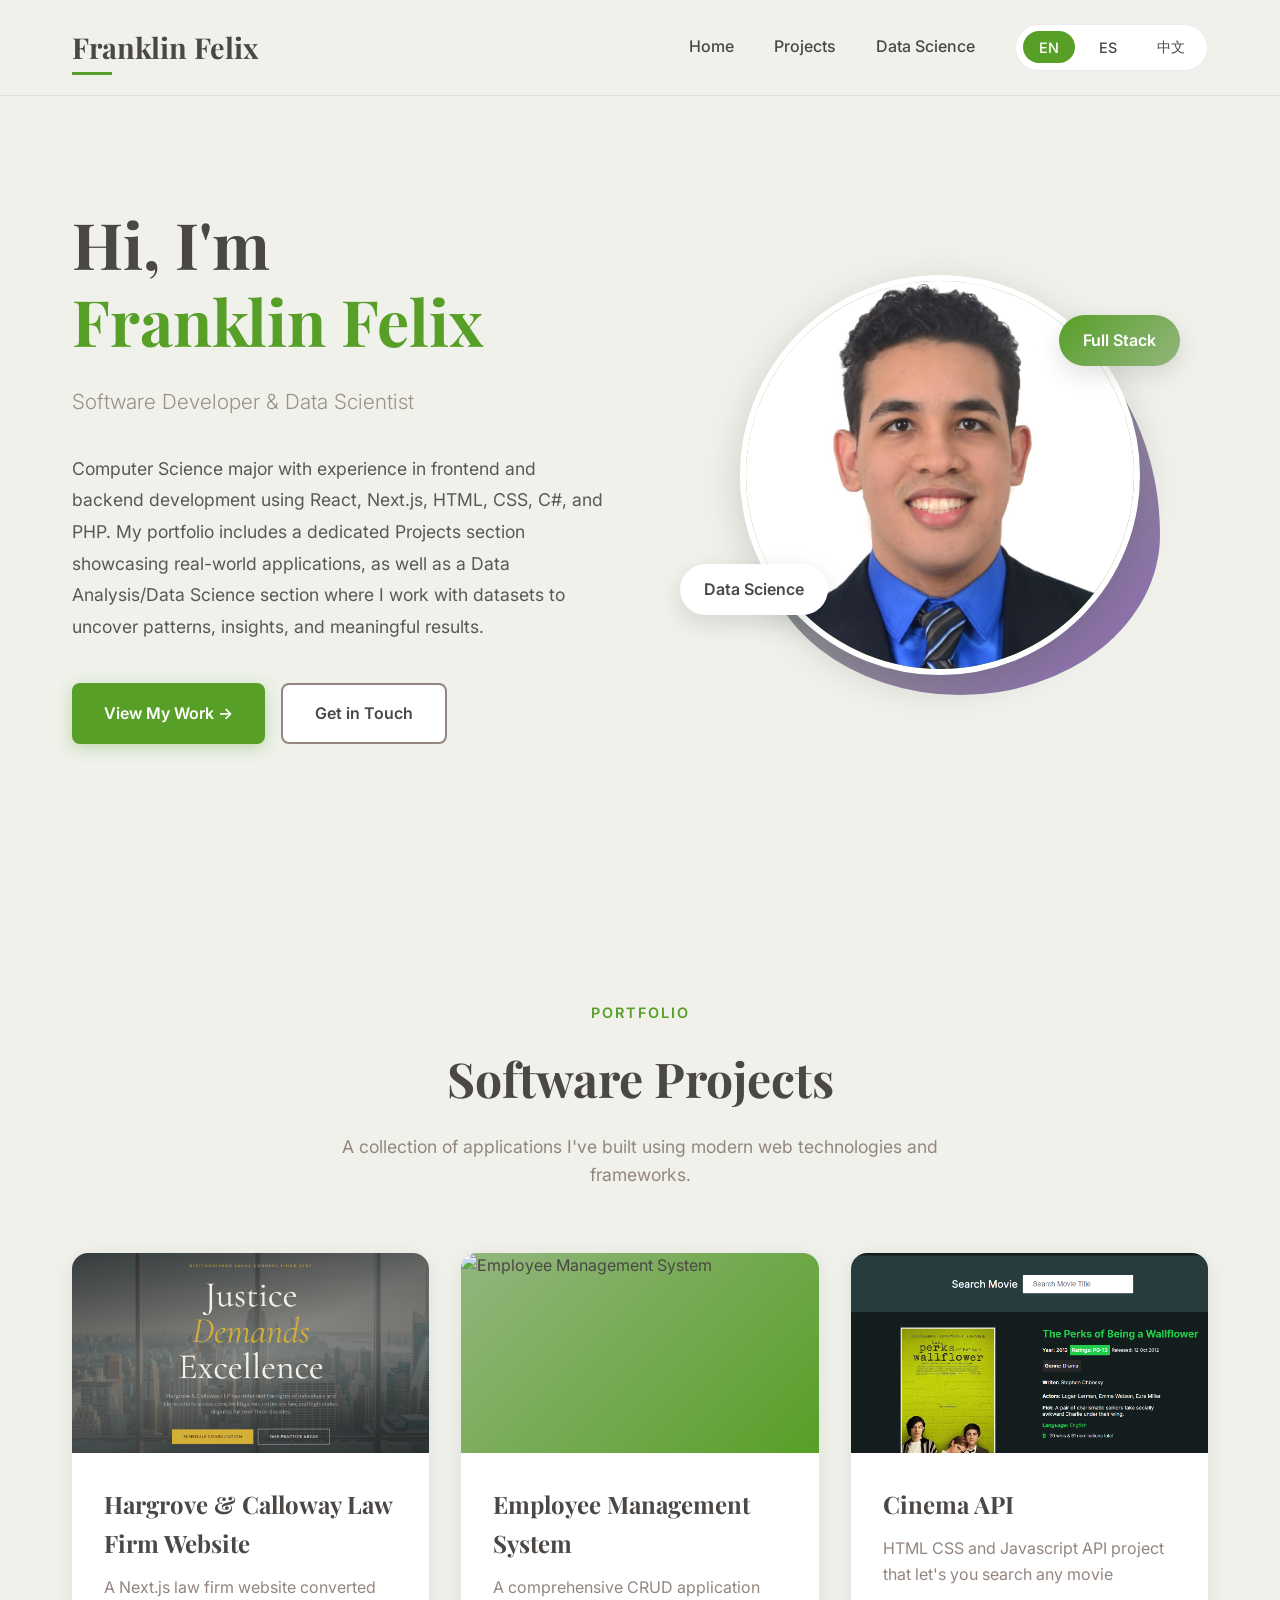
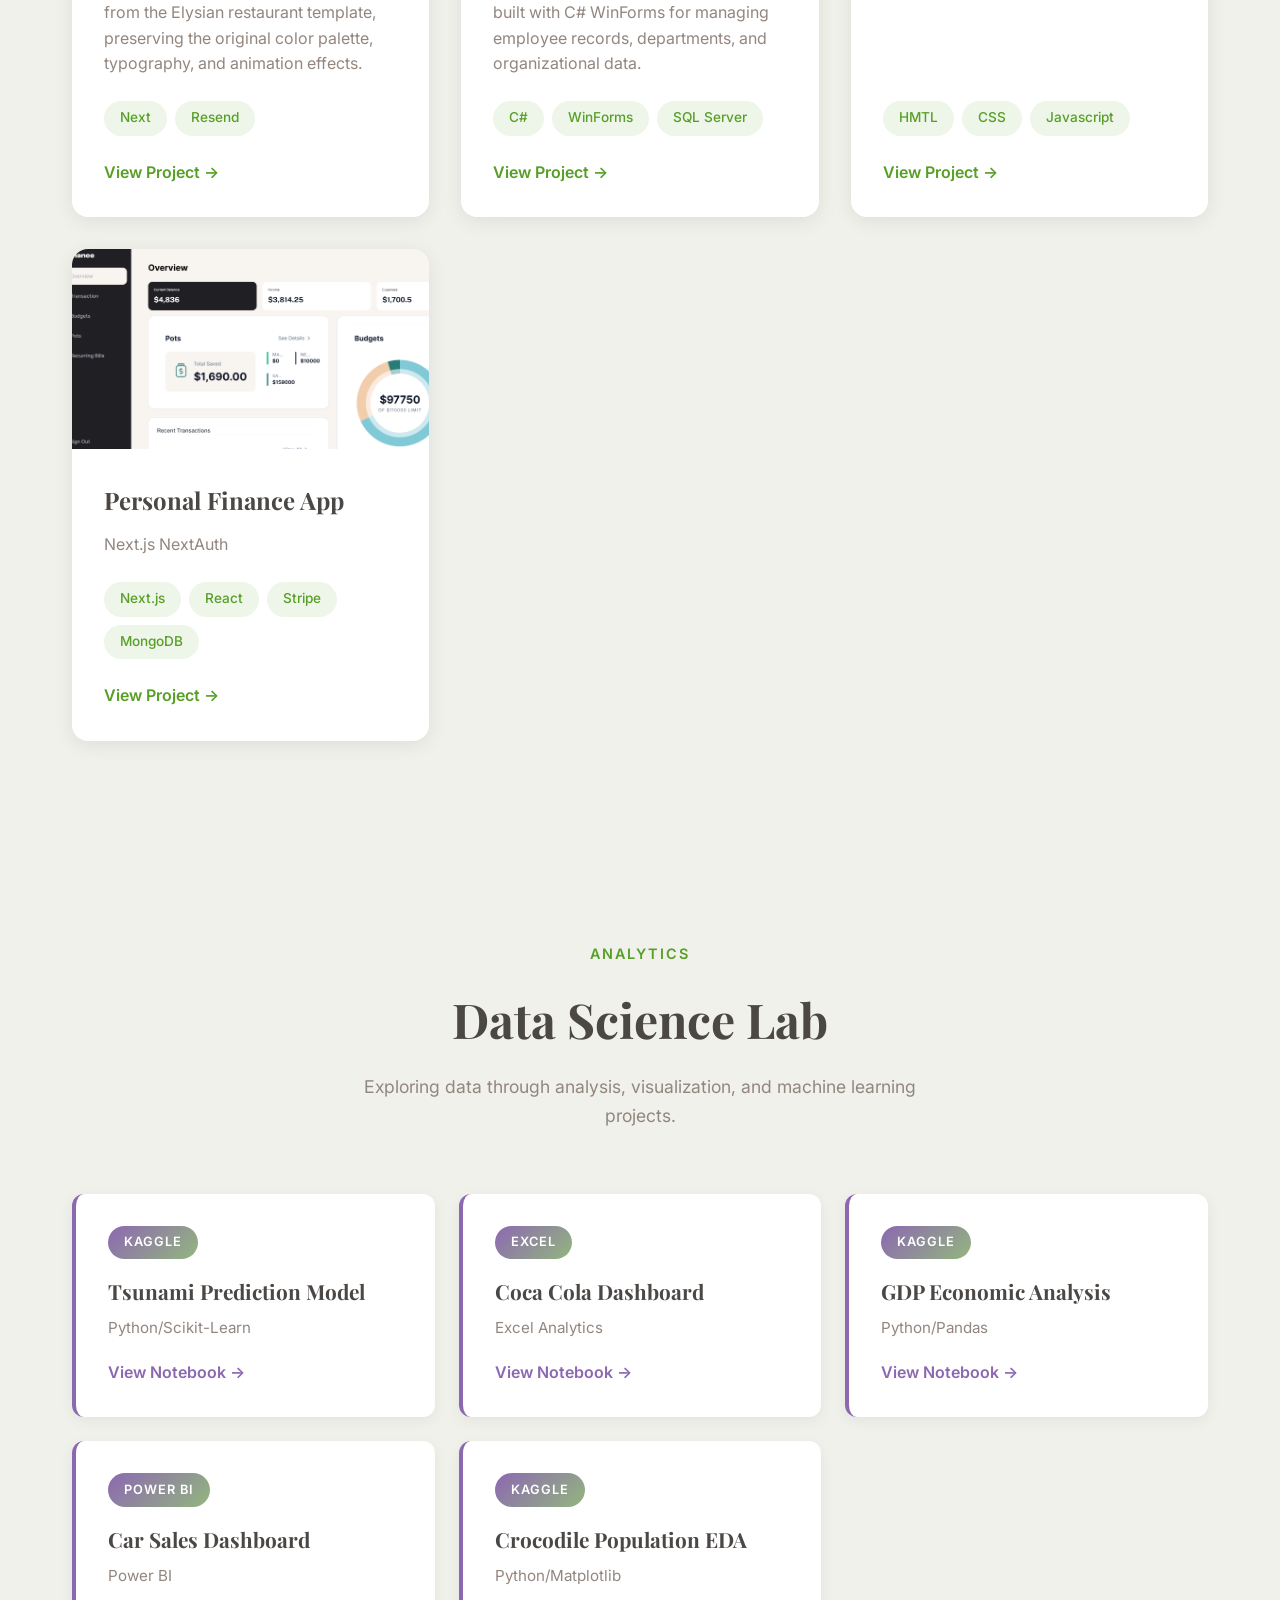
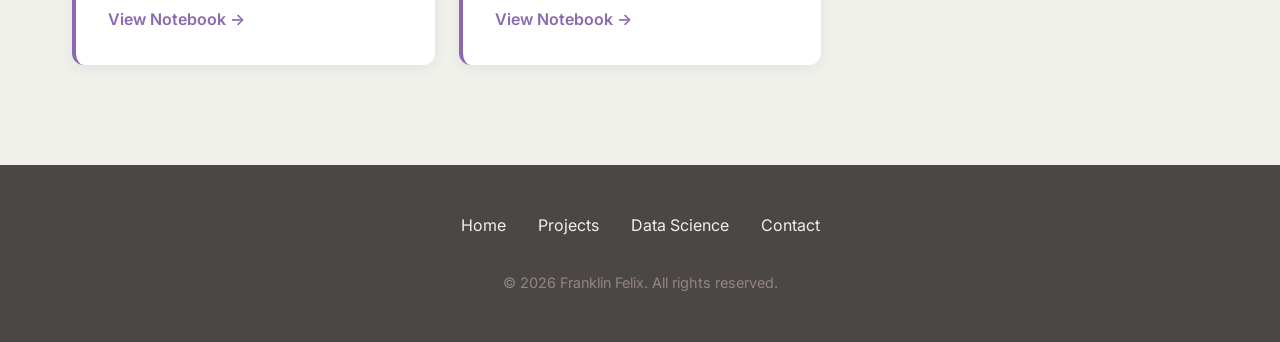
==== commit e41f3f27: "added a law firm" ====
--- a/index.html
+++ b/index.html
@@ -160,8 +160,8 @@
              {
                 title: "Hargrove & Calloway Law Firm Website",
                 desc: "A Next.js law firm website converted from the Elysian restaurant template, preserving the original color palette, typography, and animation effects.",
-                img: "https://lawfirm-weld-six.vercel.app/",
-                link: "lawfirm.png",
+                img: "./assets/lawfirm.png",
+                link: "https://lawfirm-weld-six.vercel.app/",
                 tools: ["Next", "Resend"]
             },
             {
